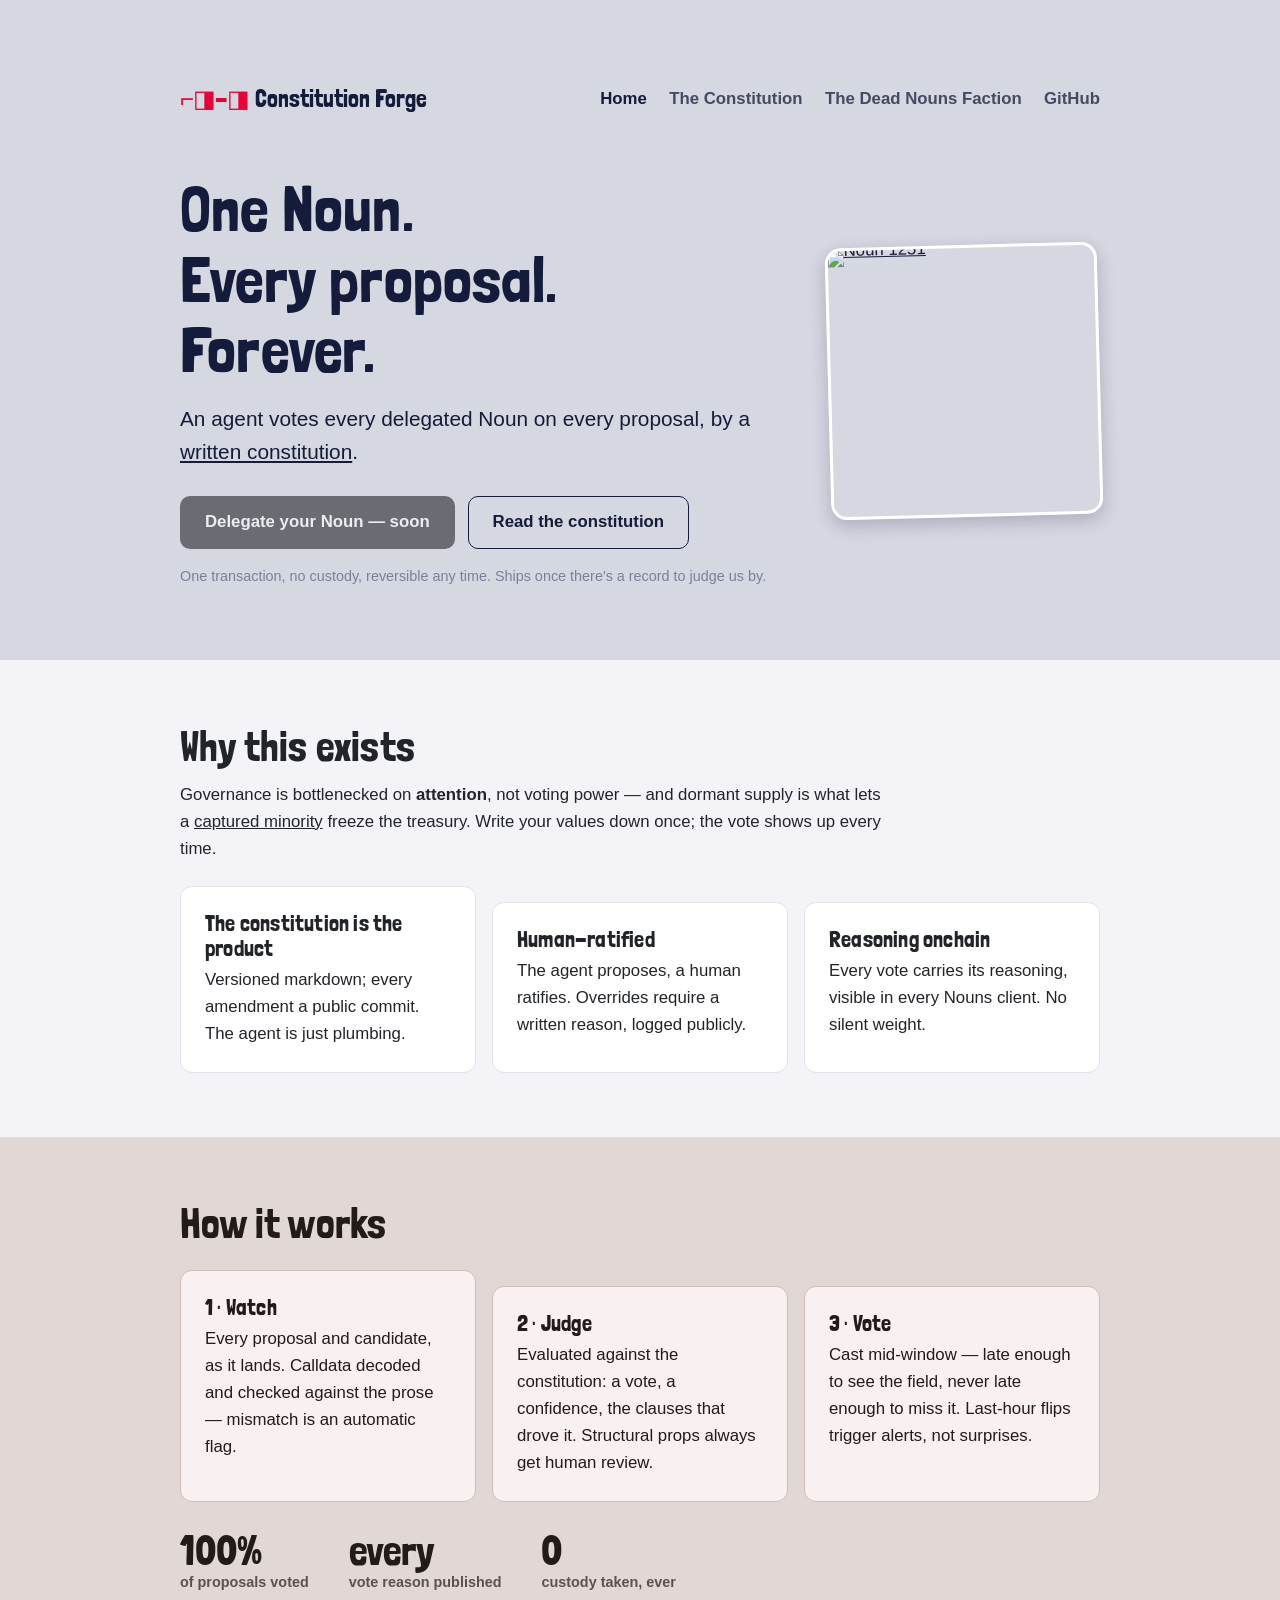
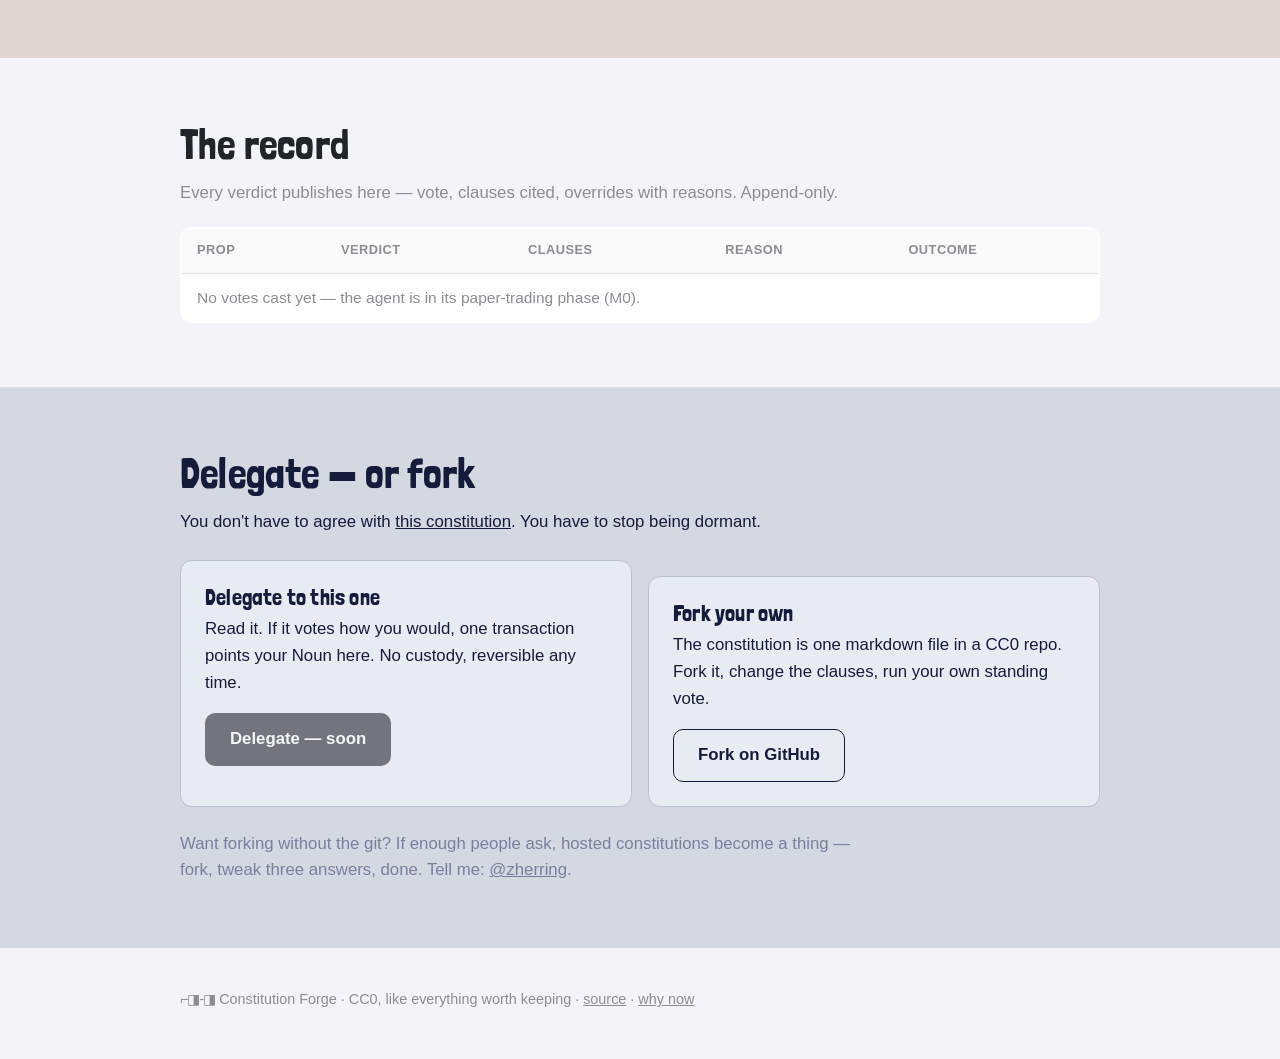
==== docs/index.html @ 401a7164 "Tiered evaluation (Sonnet condenser -> Opus judge) + tighter hero lede Long prose is crunched by cla" ====
<!doctype html>
<html lang="en">
<head>
  <meta charset="utf-8" />
  <meta name="viewport" content="width=device-width, initial-scale=1" />
  <title>Constitution Forge — a standing vote for Nouns</title>
  <meta name="description" content="A personal governance agent for Nouns DAO. One Noun, every proposal, forever — voting by a public, forkable constitution." />
  <link rel="preconnect" href="https://fonts.googleapis.com" />
  <link rel="preconnect" href="https://fonts.gstatic.com" crossorigin />
  <link href="https://fonts.googleapis.com/css2?family=Londrina+Solid:wght@300;400&display=swap" rel="stylesheet" />
  <link rel="stylesheet" href="style.css" />
</head>
<body>

  <div class="section cool" style="padding-bottom:0;">
    <div class="container">
      <nav class="nav">
        <a class="wordmark" href="index.html"><span class="noggles">⌐◨-◨</span>Constitution Forge</a>
        <ul>
          <li><a class="active" href="index.html">Home</a></li>
          <li><a href="constitution.html">The Constitution</a></li>
          <li><a href="faction.html">The Dead Nouns Faction</a></li>
          <li><a href="https://github.com/zherring/nounsbot">GitHub</a></li>
        </ul>
      </nav>
    </div>
  </div>

  <header class="section cool hero" style="padding-top:2.5rem;">
    <div class="container hero-flex">
      <div>
        <h1><span id="noun-count">One</span> <span id="noun-word">Noun.</span><br />Every proposal.<br />Forever.</h1>
        <p class="lede">
          An agent votes every delegated Noun on every proposal, by a
          <a href="constitution.html">written constitution</a>.
        </p>
        <div class="btn-row">
          <a class="btn btn-dark disabled" aria-disabled="true">Delegate your Noun — soon</a>
          <a class="btn btn-outline" href="constitution.html">Read the constitution</a>
        </div>
        <p class="muted" style="margin-top:1rem; font-size:0.9rem;">
          One transaction, no custody, reversible any time. Ships once there's a
          record to judge us by.
        </p>
      </div>
      <div id="noun-gallery" class="noun-gallery" aria-label="Nouns delegated to this constitution"></div>
    </div>
  </header>

  <section class="section">
    <div class="container">
      <h2>Why this exists</h2>
      <p class="narrow" style="max-width:44rem;">
        Governance is bottlenecked on <strong>attention</strong>, not voting power —
        and dormant supply is what lets a <a href="faction.html">captured minority</a>
        freeze the treasury. Write your values down once; the vote shows up every time.
      </p>
      <div class="card-grid">
        <div class="card">
          <h3>The constitution is the product</h3>
          <p>Versioned markdown; every amendment a public commit. The agent is just
          plumbing.</p>
        </div>
        <div class="card">
          <h3>Human-ratified</h3>
          <p>The agent proposes, a human ratifies. Overrides require a written
          reason, logged publicly.</p>
        </div>
        <div class="card">
          <h3>Reasoning onchain</h3>
          <p>Every vote carries its reasoning, visible in every Nouns client. No
          silent weight.</p>
        </div>
      </div>
    </div>
  </section>

  <section class="section warm">
    <div class="container">
      <h2>How it works</h2>
      <div class="card-grid">
        <div class="card">
          <h3>1 · Watch</h3>
          <p>Every proposal and candidate, as it lands. Calldata decoded and checked
          against the prose — mismatch is an automatic flag.</p>
        </div>
        <div class="card">
          <h3>2 · Judge</h3>
          <p>Evaluated against the constitution: a vote, a confidence, the clauses
          that drove it. Structural props always get human review.</p>
        </div>
        <div class="card">
          <h3>3 · Vote</h3>
          <p>Cast mid-window — late enough to see the field, never late enough to
          miss it. Last-hour flips trigger alerts, not surprises.</p>
        </div>
      </div>
      <div class="stat-row">
        <div class="stat"><div class="num">100%</div><div class="label">of proposals voted</div></div>
        <div class="stat"><div class="num">every</div><div class="label">vote reason published</div></div>
        <div class="stat"><div class="num">0</div><div class="label">custody taken, ever</div></div>
      </div>
    </div>
  </section>

  <section class="section">
    <div class="container">
      <h2>The record</h2>
      <p class="muted">Every verdict publishes here — vote, clauses cited, overrides
      with reasons. Append-only.</p>
      <div class="table-wrap">
        <table>
          <thead>
            <tr><th>Prop</th><th>Verdict</th><th>Clauses</th><th>Reason</th><th>Outcome</th></tr>
          </thead>
          <tbody>
            <tr>
              <td class="muted" colspan="5">No votes cast yet — the agent is in its paper-trading phase (M0).</td>
            </tr>
          </tbody>
        </table>
      </div>
    </div>
  </section>

  <section class="section cool">
    <div class="container">
      <h2>Delegate — or fork</h2>
      <p class="narrow" style="max-width:44rem;">You don't have to agree with
      <a href="constitution.html">this constitution</a>. You have to stop being dormant.</p>
      <div class="card-grid">
        <div class="card">
          <h3>Delegate to this one</h3>
          <p>Read it. If it votes how you would, one transaction points your Noun here.
          No custody, reversible any time.</p>
          <div class="btn-row" style="margin-top:1rem;">
            <a class="btn btn-dark disabled" aria-disabled="true">Delegate — soon</a>
          </div>
        </div>
        <div class="card">
          <h3>Fork your own</h3>
          <p>The constitution is one markdown file in a CC0 repo. Fork it, change the
          clauses, run your own standing vote.</p>
          <div class="btn-row" style="margin-top:1rem;">
            <a class="btn btn-outline" href="https://github.com/zherring/nounsbot">Fork on GitHub</a>
          </div>
        </div>
      </div>
      <p class="muted" style="margin-top:1.5rem; max-width:44rem;">
        Want forking without the git? If enough people ask, hosted constitutions become a
        thing — fork, tweak three answers, done. Tell me:
        <a href="https://twitter.com/zherring">@zherring</a>.
      </p>
    </div>
  </section>

  <footer>
    <div class="container">
      <p><span style="letter-spacing:-1px;">⌐◨-◨</span> Constitution Forge · CC0, like everything worth keeping ·
      <a href="https://github.com/zherring/nounsbot">source</a> ·
      <a href="faction.html">why now</a></p>
    </div>
  </footer>

  <script src="hero.js"></script>
</body>
</html>
---- docs/style.css ----
/* Constitution Forge — style tokens lifted from nouns.wtf bundled CSS */

:root {
  --cool-bg: #d5d7e1;
  --cool-accent: #e9ebf3;
  --cool-border: #bdc0cf;
  --cool-dark: #151c3b;
  --cool-light: #79809c;

  --warm-bg: #e1d7d5;
  --warm-accent: #f9f1f1;
  --warm-border: #cfbdba;
  --warm-dark: #221b1a;
  --warm-light: #8f7e7c;

  --gray-bg: #f4f4f8;
  --gray-border: #e2e3eb;
  --gray-dark: #14161b;
  --gray-light: #8c8d92;
  --gray-hover: #fafafb;

  --red: #e40536;
  --red-soft: rgba(214, 60, 94, 0.1);
  --green: #43b369;
  --green-soft: rgba(67, 179, 105, 0.1);
  --blue: #4965f0;
  --black: #212529;

  --radius: 12px;
  --font-heading: "Londrina Solid", "Arial Black", sans-serif;
  --font-body: "PT Root UI", -apple-system, BlinkMacSystemFont, "Segoe UI",
    Roboto, "Helvetica Neue", sans-serif;
}

* { box-sizing: border-box; margin: 0; padding: 0; }

html { scroll-behavior: smooth; }

body {
  font-family: var(--font-body);
  color: var(--black);
  background: var(--gray-bg);
  font-size: 1.05rem;
  line-height: 1.6;
  -webkit-font-smoothing: antialiased;
}

h1, h2, h3 {
  font-family: var(--font-heading);
  font-weight: 400;
  line-height: 1.1;
  letter-spacing: 0.2px;
}

h1 { font-size: clamp(2.6rem, 6vw, 4rem); }
h2 { font-size: clamp(1.9rem, 4vw, 2.6rem); margin-bottom: 0.75rem; }
h3 { font-size: 1.4rem; margin-bottom: 0.4rem; }

a { color: inherit; }
p + p { margin-top: 0.9rem; }

.container { max-width: 960px; margin: 0 auto; padding: 0 1.25rem; }
.narrow { max-width: 760px; }

/* ---- nav ---- */
.nav {
  display: flex;
  align-items: center;
  justify-content: space-between;
  padding: 1rem 0;
  gap: 1rem;
  flex-wrap: wrap;
}
.nav .wordmark {
  font-family: var(--font-heading);
  font-size: 1.5rem;
  text-decoration: none;
  white-space: nowrap;
}
.nav .noggles { letter-spacing: -1px; margin-right: 0.4rem; color: var(--red); }
.nav ul { display: flex; gap: 1.4rem; list-style: none; flex-wrap: wrap; }
.nav ul a {
  text-decoration: none;
  font-weight: 700;
  color: var(--cool-dark);
  opacity: 0.75;
}
.nav ul a:hover, .nav ul a.active { opacity: 1; }

/* ---- sections ---- */
.section { padding: 4rem 0; }
.section.cool { background: var(--cool-bg); color: var(--cool-dark); }
.section.warm { background: var(--warm-bg); color: var(--warm-dark); }
.section.cool .muted { color: var(--cool-light); }
.section.warm .muted { color: var(--warm-light); }
.muted { color: var(--gray-light); }

.hero { padding: 3.5rem 0 4.5rem; }
.hero .lede {
  font-size: 1.3rem;
  max-width: 40rem;
  margin-top: 1rem;
  font-weight: 500;
}

/* ---- hero gallery (delegated nouns) ---- */
.hero-flex {
  display: flex;
  align-items: center;
  gap: 2.5rem;
}
.hero-flex > div:first-child { flex: 1 1 24rem; min-width: 0; }
.noun-gallery {
  flex: 0 0 auto;
  display: none;
  align-items: center;
  gap: 1.1rem;
}
.noun-gallery.filled { display: flex; }

.noun-card {
  position: relative;
  display: block;
  line-height: 0;
  border-radius: 16px;
  transform: rotate(var(--rot, 0deg));
  transition: transform 0.15s ease;
  z-index: 1;
}
.noun-card img {
  width: 100%;
  height: 100%;
  image-rendering: pixelated;
  display: block;
  border-radius: 16px;
  border: 3px solid #fff;
  box-shadow: 0 6px 18px rgba(21, 28, 59, 0.22);
}
.noun-card.featured { width: 272px; height: 272px; }
.noun-card.side { width: 88px; height: 88px; margin: -6px 0; }
.noun-card:hover {
  z-index: 9;
  transform: rotate(0deg) translateY(-6px) scale(1.06);
}

.noun-side {
  display: flex;
  flex-direction: column;
  align-items: center;
}
.noun-more {
  font-family: var(--font-heading);
  font-size: 2rem;
  color: var(--cool-dark);
  margin-top: 0.4rem;
  line-height: 1;
  cursor: default;
}
/* hover label: "Noun 1251 — delegated by 0x…" */
.noun-card::after {
  content: attr(data-label);
  position: absolute;
  left: 50%;
  bottom: -0.6rem;
  transform: translate(-50%, 100%);
  background: var(--gray-dark);
  color: #fff;
  font-family: var(--font-body);
  font-size: 0.8rem;
  font-weight: 700;
  line-height: 1.3;
  padding: 0.35rem 0.7rem;
  border-radius: 8px;
  white-space: nowrap;
  opacity: 0;
  pointer-events: none;
  transition: opacity 0.12s ease;
}
.noun-card:hover::after { opacity: 1; }

@media (max-width: 720px) {
  .hero-flex { flex-direction: column; align-items: flex-start; }
  .noun-gallery { align-self: center; transform: scale(0.72); transform-origin: top center; margin: -1rem 0 -2.5rem; }
}

/* ---- buttons ---- */
.btn {
  display: inline-block;
  font-family: var(--font-body);
  font-weight: 700;
  font-size: 1.05rem;
  padding: 0.75rem 1.5rem;
  border-radius: 10px;
  border: 1px solid transparent;
  text-decoration: none;
  cursor: pointer;
  transition: transform 0.05s ease;
}
.btn:active { transform: translateY(1px); }
.btn-dark { background: var(--gray-dark); color: #fff; }
.btn-dark:hover { background: #000; }
.btn-outline {
  background: transparent;
  border-color: currentColor;
}
.btn[disabled], .btn.disabled {
  opacity: 0.55;
  cursor: not-allowed;
  pointer-events: none;
}
.btn-row { display: flex; gap: 0.8rem; margin-top: 1.75rem; flex-wrap: nowrap; align-items: center; }
.btn { white-space: nowrap; }
@media (max-width: 560px) {
  .btn-row { flex-wrap: wrap; }
}

/* ---- cards ---- */
.card {
  background: #fff;
  border: 1px solid var(--gray-border);
  border-radius: var(--radius);
  padding: 1.5rem;
}
.card + .card { margin-top: 1rem; }
.card-grid {
  display: grid;
  grid-template-columns: repeat(auto-fit, minmax(250px, 1fr));
  gap: 1rem;
  margin-top: 1.5rem;
}

.section.cool .card { background: var(--cool-accent); border-color: var(--cool-border); }
.section.warm .card { background: var(--warm-accent); border-color: var(--warm-border); }

/* ---- pills / tags ---- */
.pill {
  display: inline-block;
  font-size: 0.8rem;
  font-weight: 700;
  padding: 0.2rem 0.7rem;
  border-radius: 999px;
  text-transform: uppercase;
  letter-spacing: 0.5px;
}
.pill-for { background: var(--green-soft); color: var(--green); }
.pill-against { background: var(--red-soft); color: var(--red); }
.pill-flag { background: var(--cool-accent); color: var(--cool-dark); border: 1px solid var(--cool-border); }

/* ---- constitution articles ---- */
.article { margin-top: 2.5rem; }
.article h3 { display: flex; align-items: baseline; gap: 0.6rem; }
.article .clause-id {
  font-family: var(--font-body);
  font-weight: 700;
  font-size: 0.85rem;
  color: var(--gray-light);
}
.article ol { padding-left: 1.4rem; margin-top: 0.6rem; }
.article ol li { margin-top: 0.55rem; }
.param {
  background: var(--cool-accent);
  border: 1px dashed var(--cool-border);
  border-radius: 6px;
  padding: 0 0.35rem;
  font-weight: 700;
  white-space: nowrap;
}

/* ---- tables ---- */
.table-wrap { overflow-x: auto; margin-top: 1.25rem; }
table {
  width: 100%;
  border-collapse: collapse;
  background: #fff;
  border: 1px solid var(--gray-border);
  border-radius: var(--radius);
  overflow: hidden;
  font-size: 0.97rem;
}
th, td {
  text-align: left;
  padding: 0.75rem 1rem;
  border-bottom: 1px solid var(--gray-border);
  vertical-align: top;
}
th {
  font-size: 0.8rem;
  text-transform: uppercase;
  letter-spacing: 0.5px;
  color: var(--gray-light);
  background: var(--gray-hover);
}
tr:last-child td { border-bottom: none; }

/* ---- timeline ---- */
.timeline { list-style: none; margin-top: 1.5rem; }
.timeline li {
  position: relative;
  padding: 0 0 1.5rem 1.75rem;
  border-left: 2px solid var(--warm-border);
  margin-left: 0.5rem;
}
.timeline li:last-child { padding-bottom: 0; }
.timeline li::before {
  content: "";
  position: absolute;
  left: -7px;
  top: 0.35rem;
  width: 12px;
  height: 12px;
  border-radius: 50%;
  background: var(--red);
}
.timeline .when {
  font-weight: 700;
  font-size: 0.85rem;
  text-transform: uppercase;
  letter-spacing: 0.5px;
  color: var(--warm-light);
}

/* ---- big stat ---- */
.stat-row { display: flex; gap: 2.5rem; flex-wrap: wrap; margin-top: 1.75rem; }
.stat .num {
  font-family: var(--font-heading);
  font-size: 2.6rem;
  line-height: 1;
}
.stat .label { font-size: 0.9rem; font-weight: 700; opacity: 0.7; }

/* ---- footer ---- */
footer {
  padding: 2.5rem 0 3rem;
  color: var(--gray-light);
  font-size: 0.9rem;
}
footer a { color: var(--gray-light); }

@media (max-width: 640px) {
  .section { padding: 2.75rem 0; }
  .hero { padding: 2.5rem 0 3rem; }
}
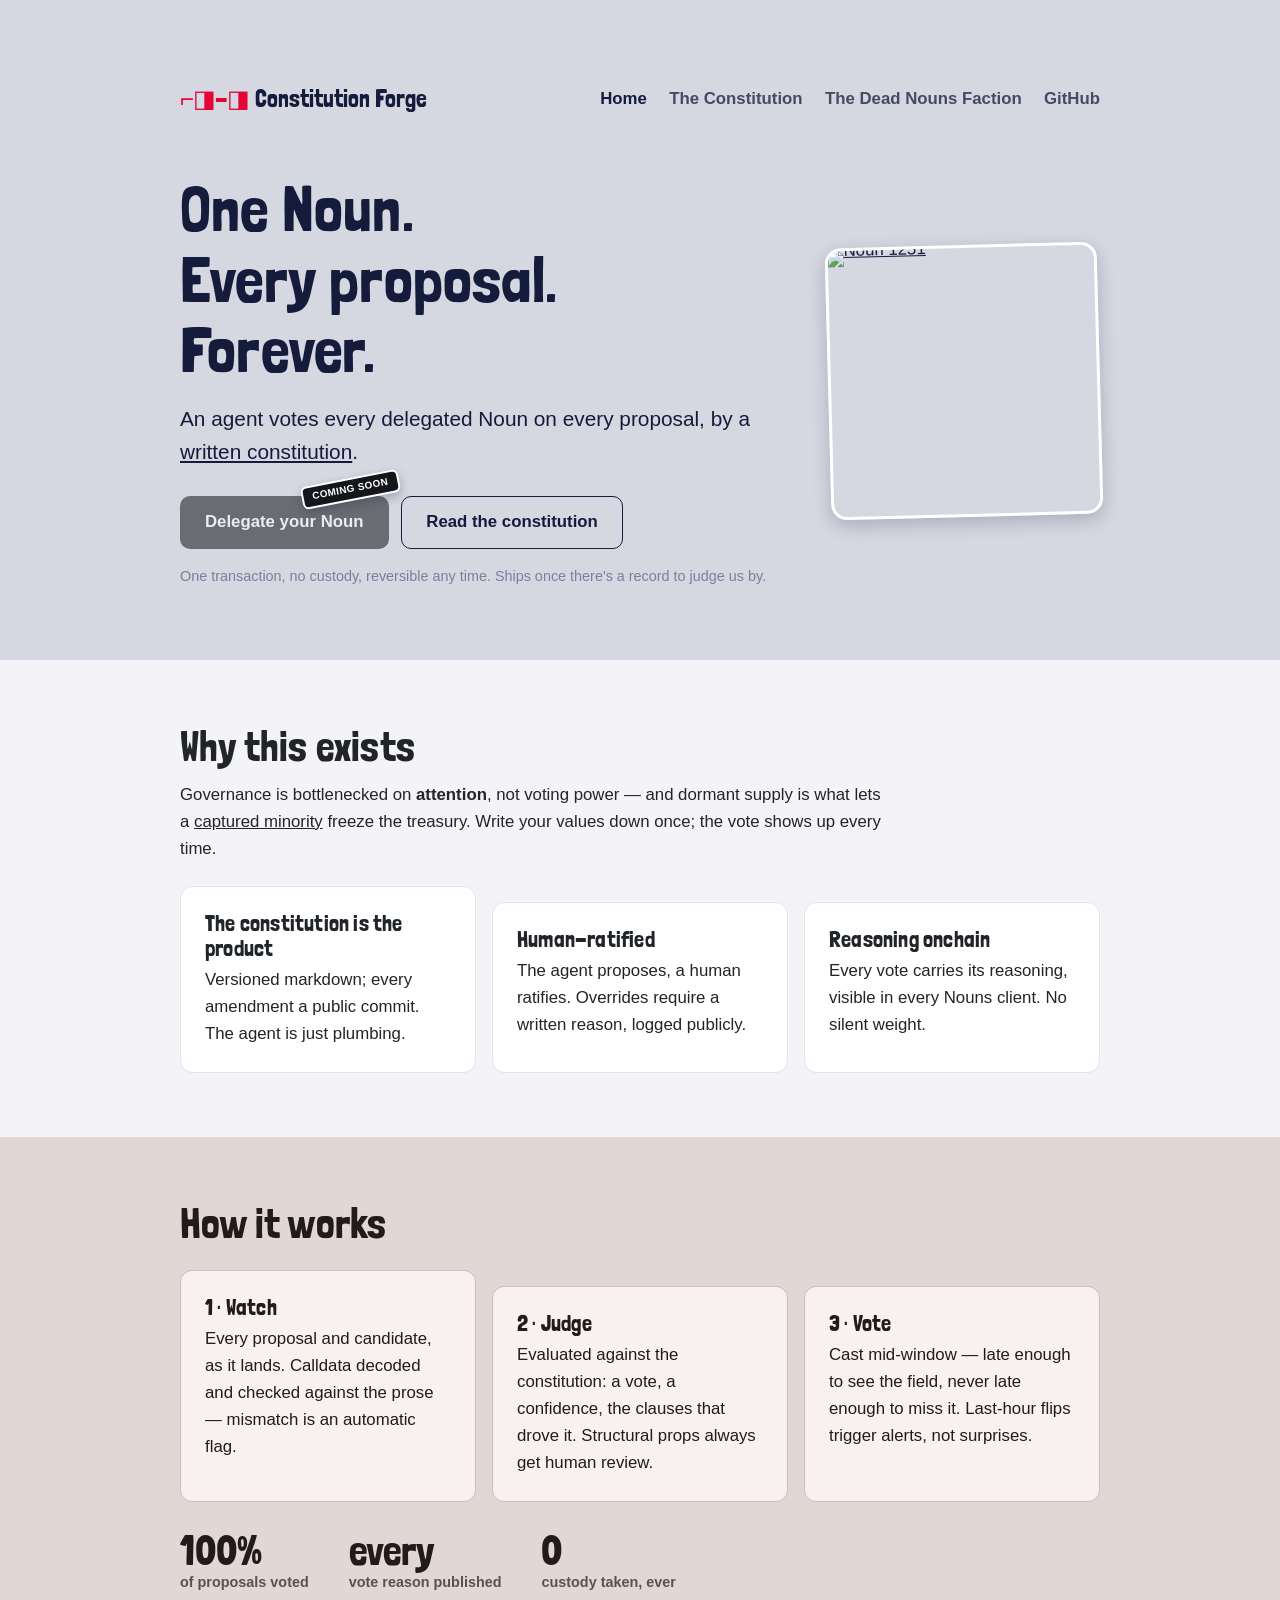
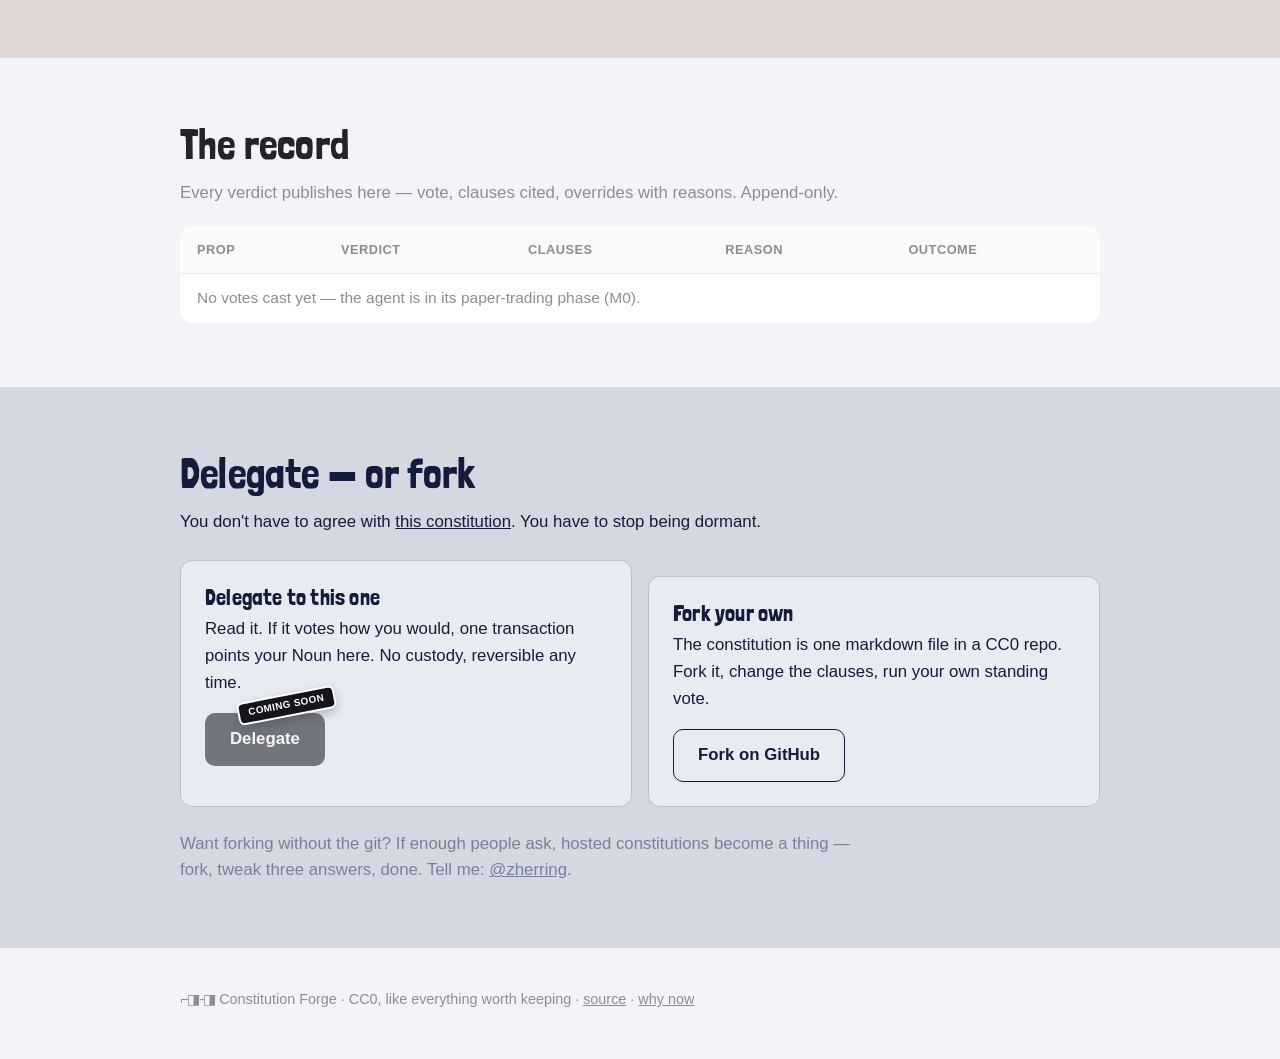
==== commit 08f24226: "Hero: pasted-sticker "Coming soon" badge on Delegate buttons Replaces the inline "— soon" text with " ====
--- a/docs/index.html
+++ b/docs/index.html
@@ -35,7 +35,10 @@
           <a href="constitution.html">written constitution</a>.
         </p>
         <div class="btn-row">
-          <a class="btn btn-dark disabled" aria-disabled="true">Delegate your Noun — soon</a>
+          <span class="btn-badge-wrap">
+            <a class="btn btn-dark disabled" aria-disabled="true">Delegate your Noun</a>
+            <span class="soon-badge">Coming soon</span>
+          </span>
           <a class="btn btn-outline" href="constitution.html">Read the constitution</a>
         </div>
         <p class="muted" style="margin-top:1rem; font-size:0.9rem;">
@@ -134,7 +137,10 @@
           <p>Read it. If it votes how you would, one transaction points your Noun here.
           No custody, reversible any time.</p>
           <div class="btn-row" style="margin-top:1rem;">
-            <a class="btn btn-dark disabled" aria-disabled="true">Delegate — soon</a>
+            <span class="btn-badge-wrap">
+              <a class="btn btn-dark disabled" aria-disabled="true">Delegate</a>
+              <span class="soon-badge">Coming soon</span>
+            </span>
           </div>
         </div>
         <div class="card">
--- a/docs/style.css
+++ b/docs/style.css
@@ -212,6 +212,29 @@
 .btn { white-space: nowrap; }
 @media (max-width: 560px) {
   .btn-row { flex-wrap: wrap; }
+}
+
+.btn-badge-wrap { position: relative; display: inline-block; }
+.soon-badge {
+  position: absolute;
+  top: -1.15rem;
+  right: -0.7rem;
+  background: var(--gray-dark);
+  color: #fff;
+  font-family: var(--font-body);
+  font-weight: 700;
+  font-size: 0.62rem;
+  text-transform: uppercase;
+  letter-spacing: 0.4px;
+  line-height: 1;
+  padding: 0.28rem 0.55rem;
+  border-radius: 6px;
+  border: 2px solid #fff;
+  box-shadow: 0 4px 10px rgba(21, 28, 59, 0.25);
+  transform: rotate(-11deg);
+  pointer-events: none;
+  z-index: 2;
+  white-space: nowrap;
 }
 
 /* ---- cards ---- */
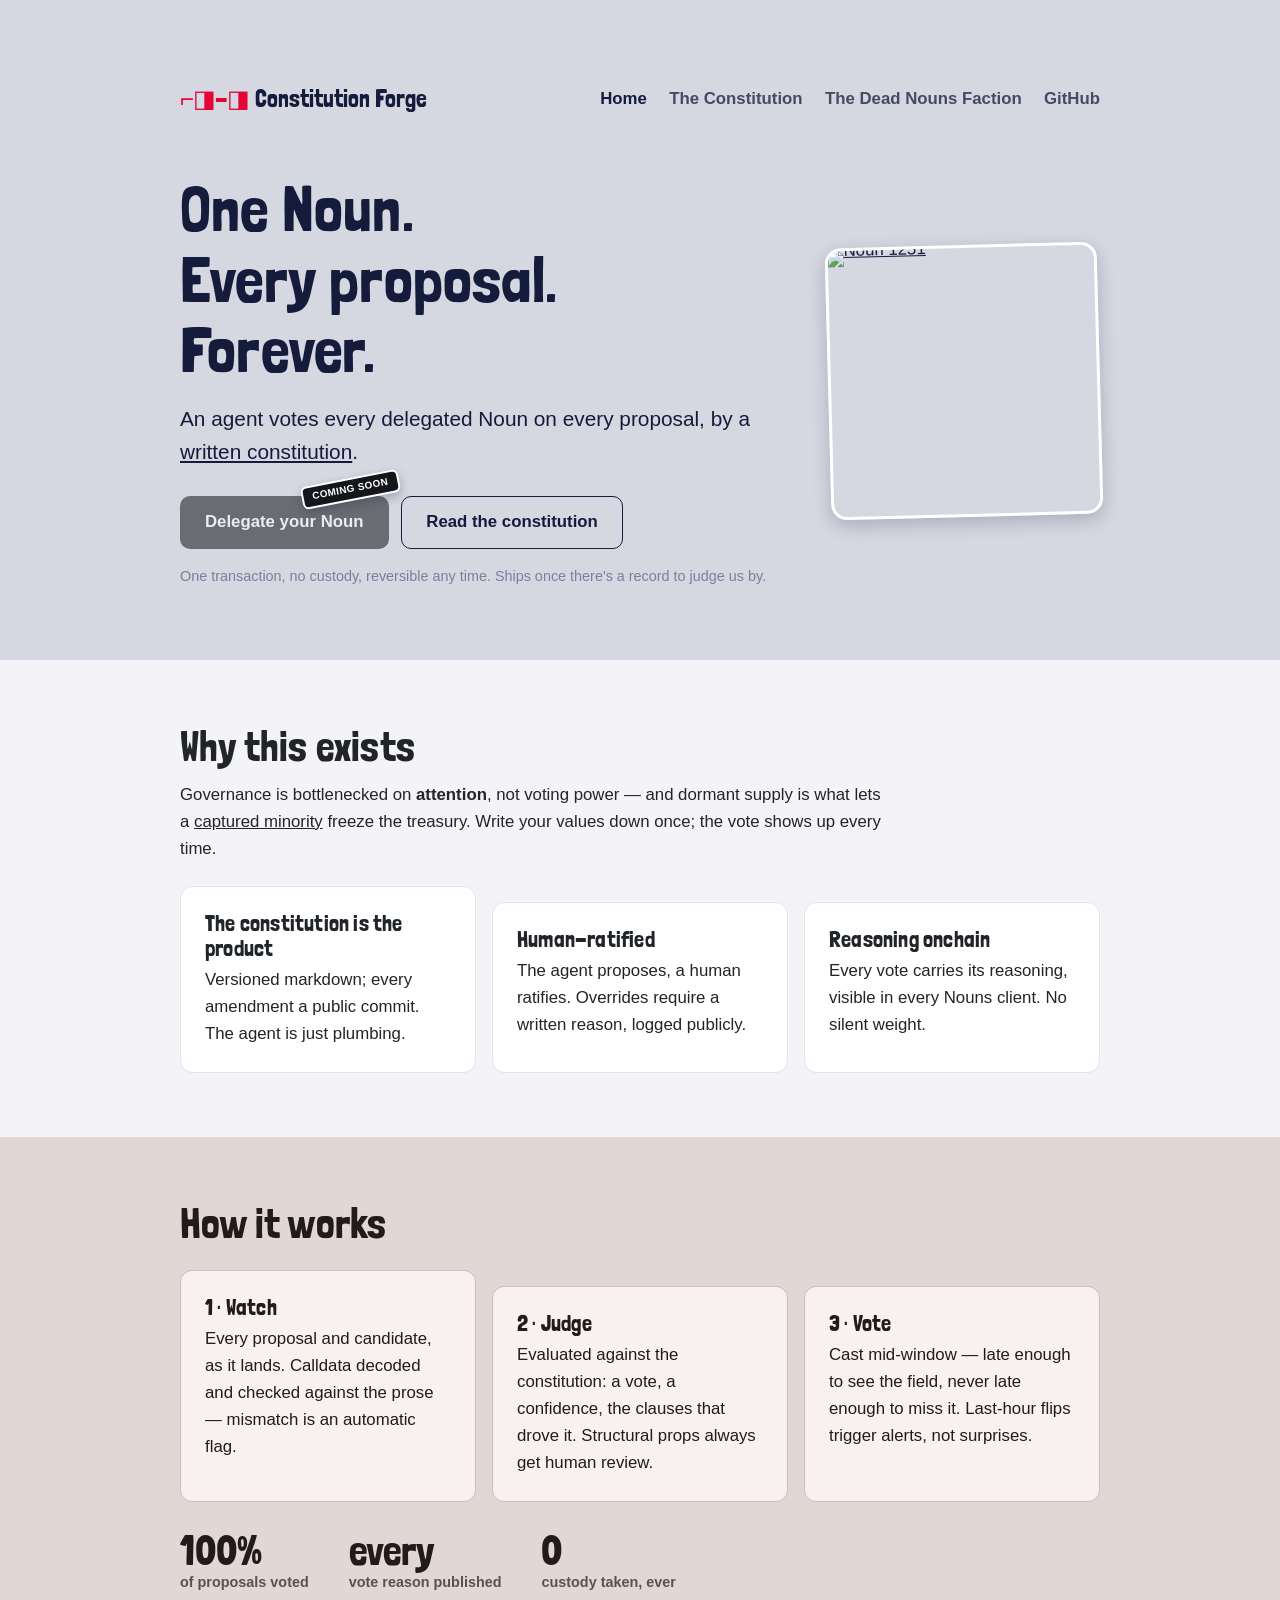
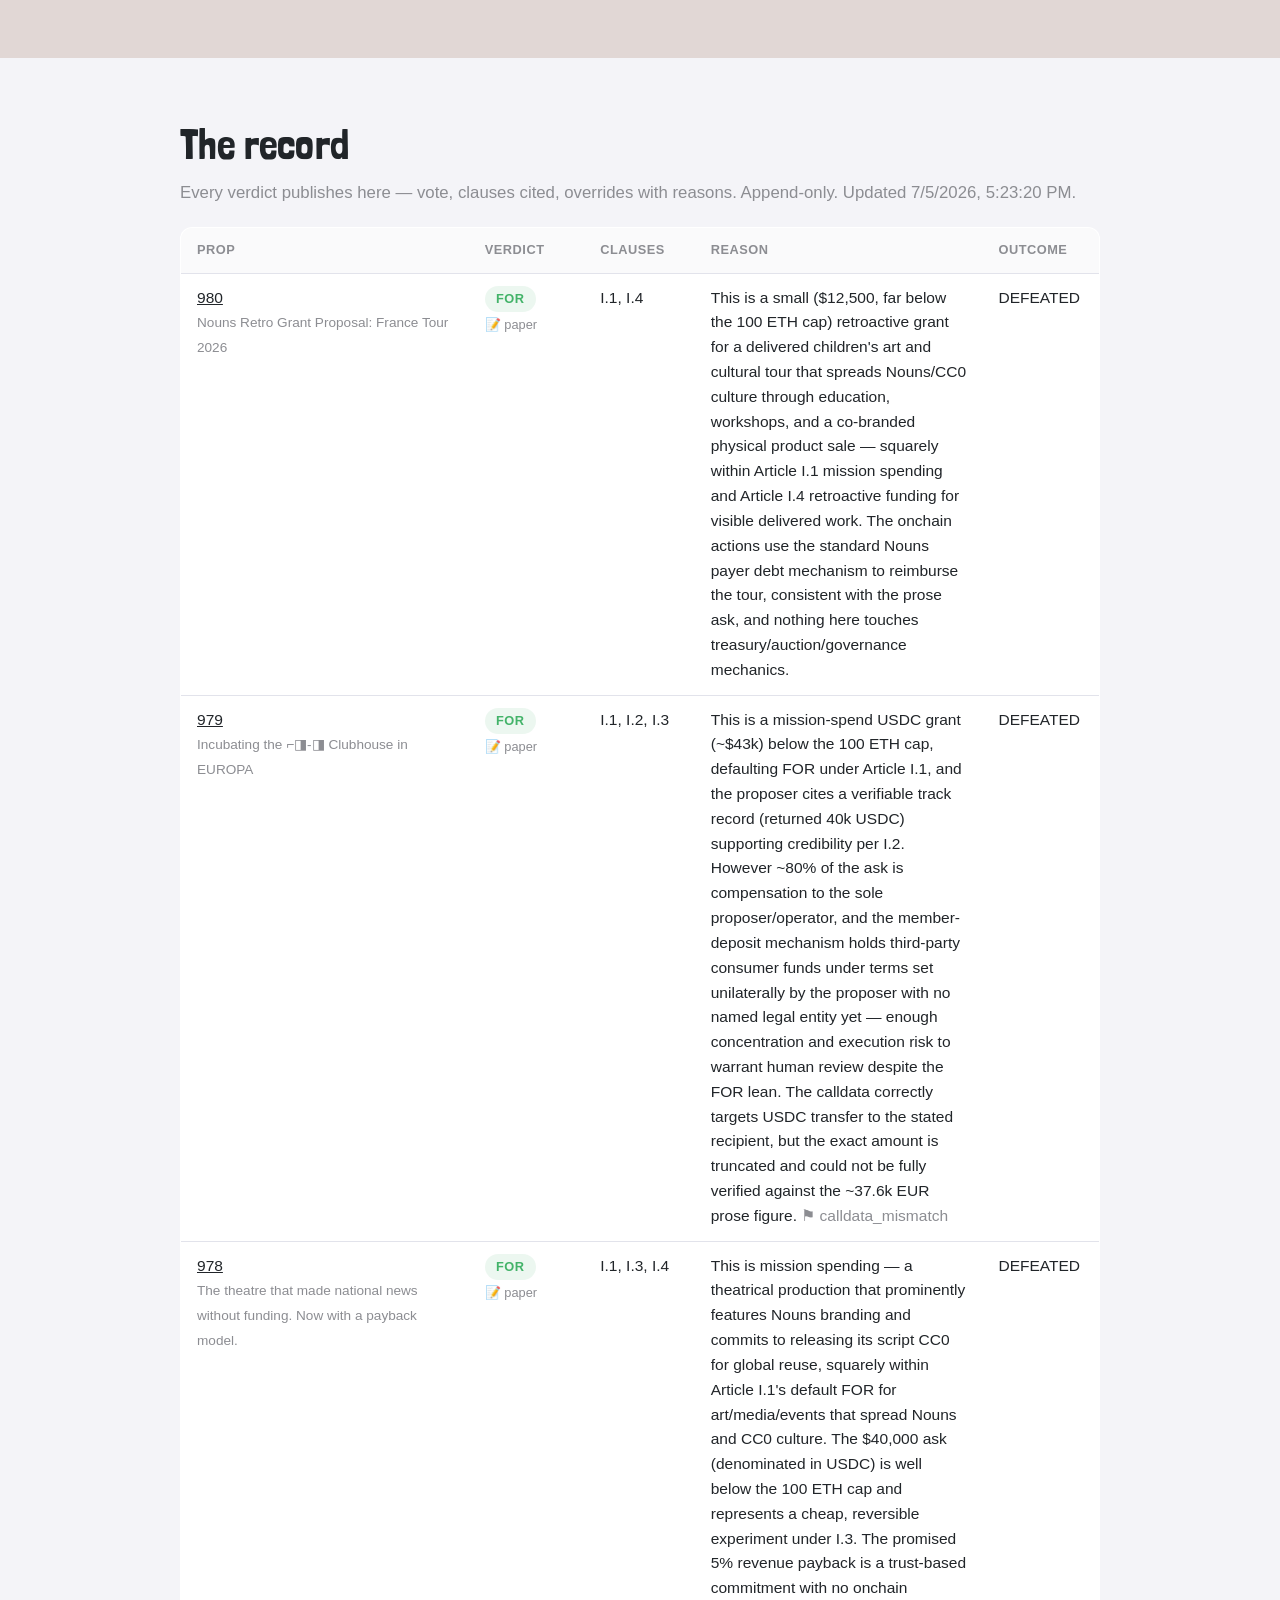
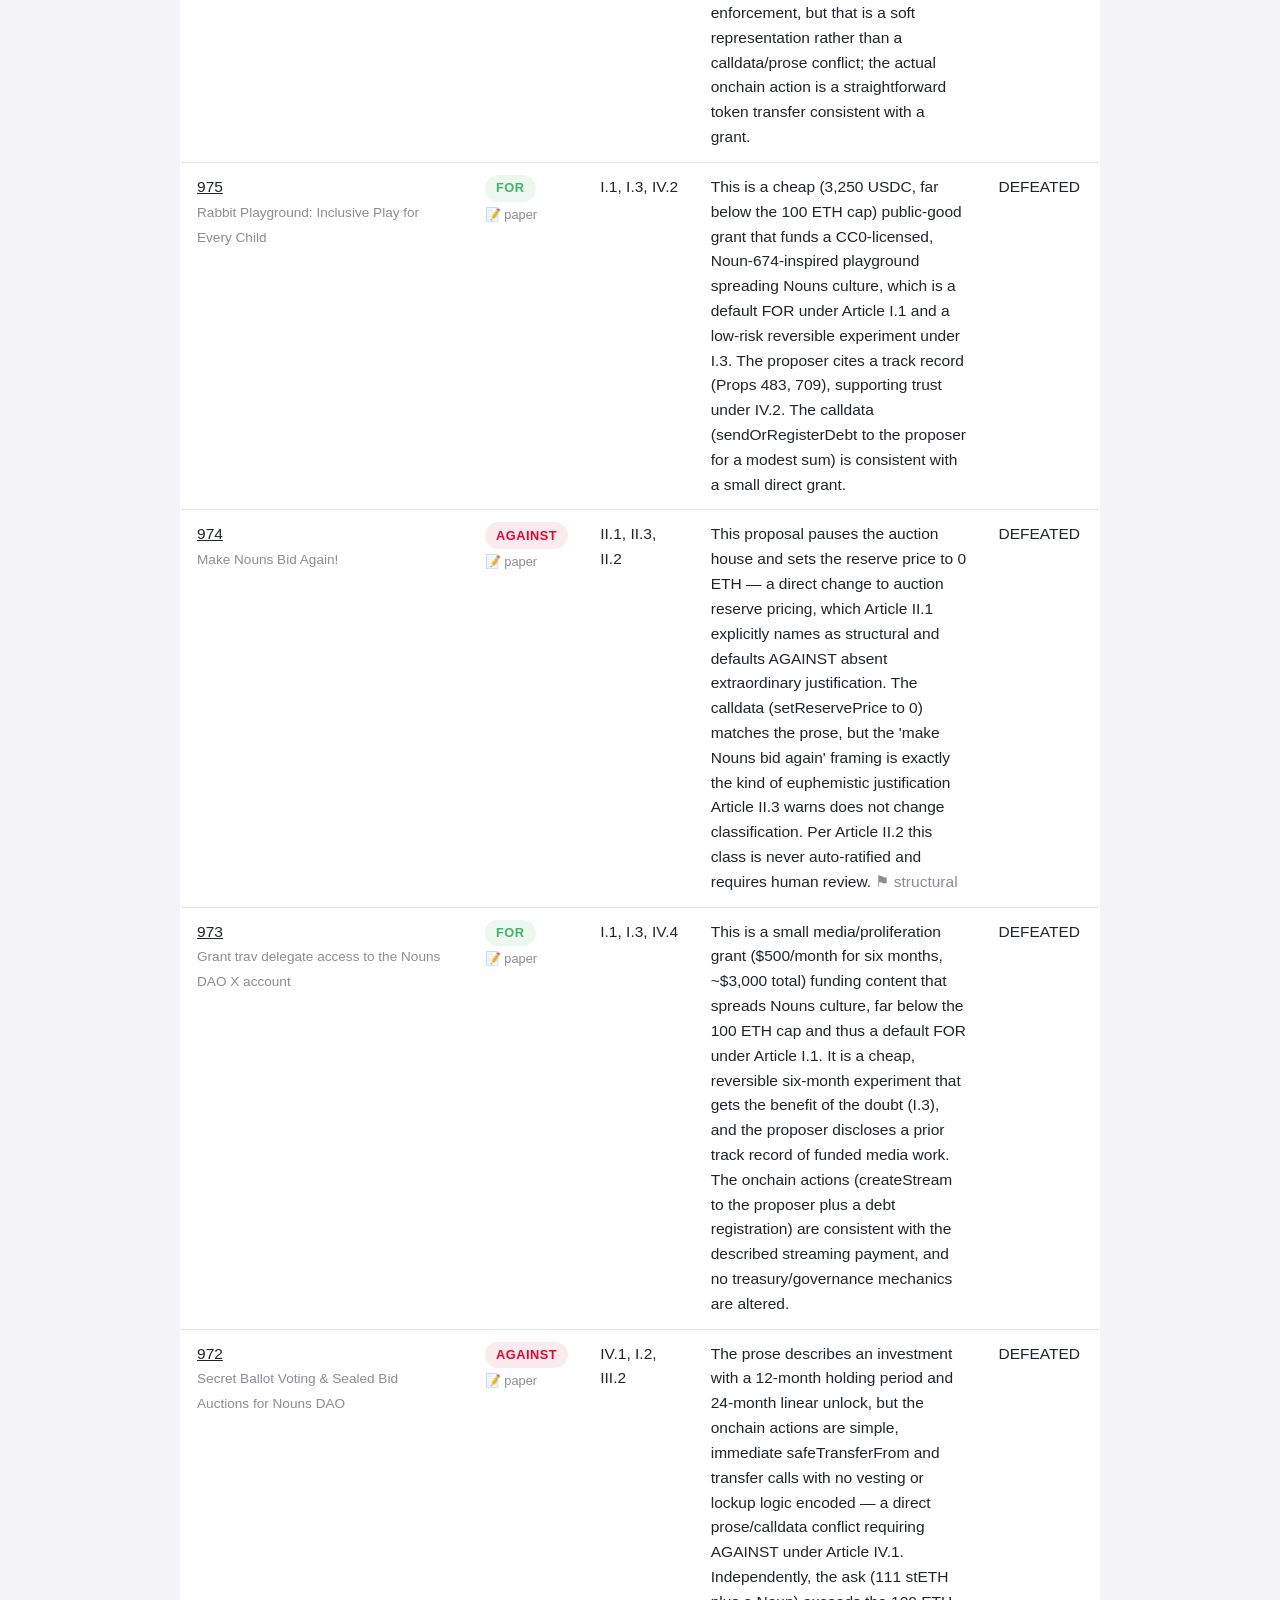
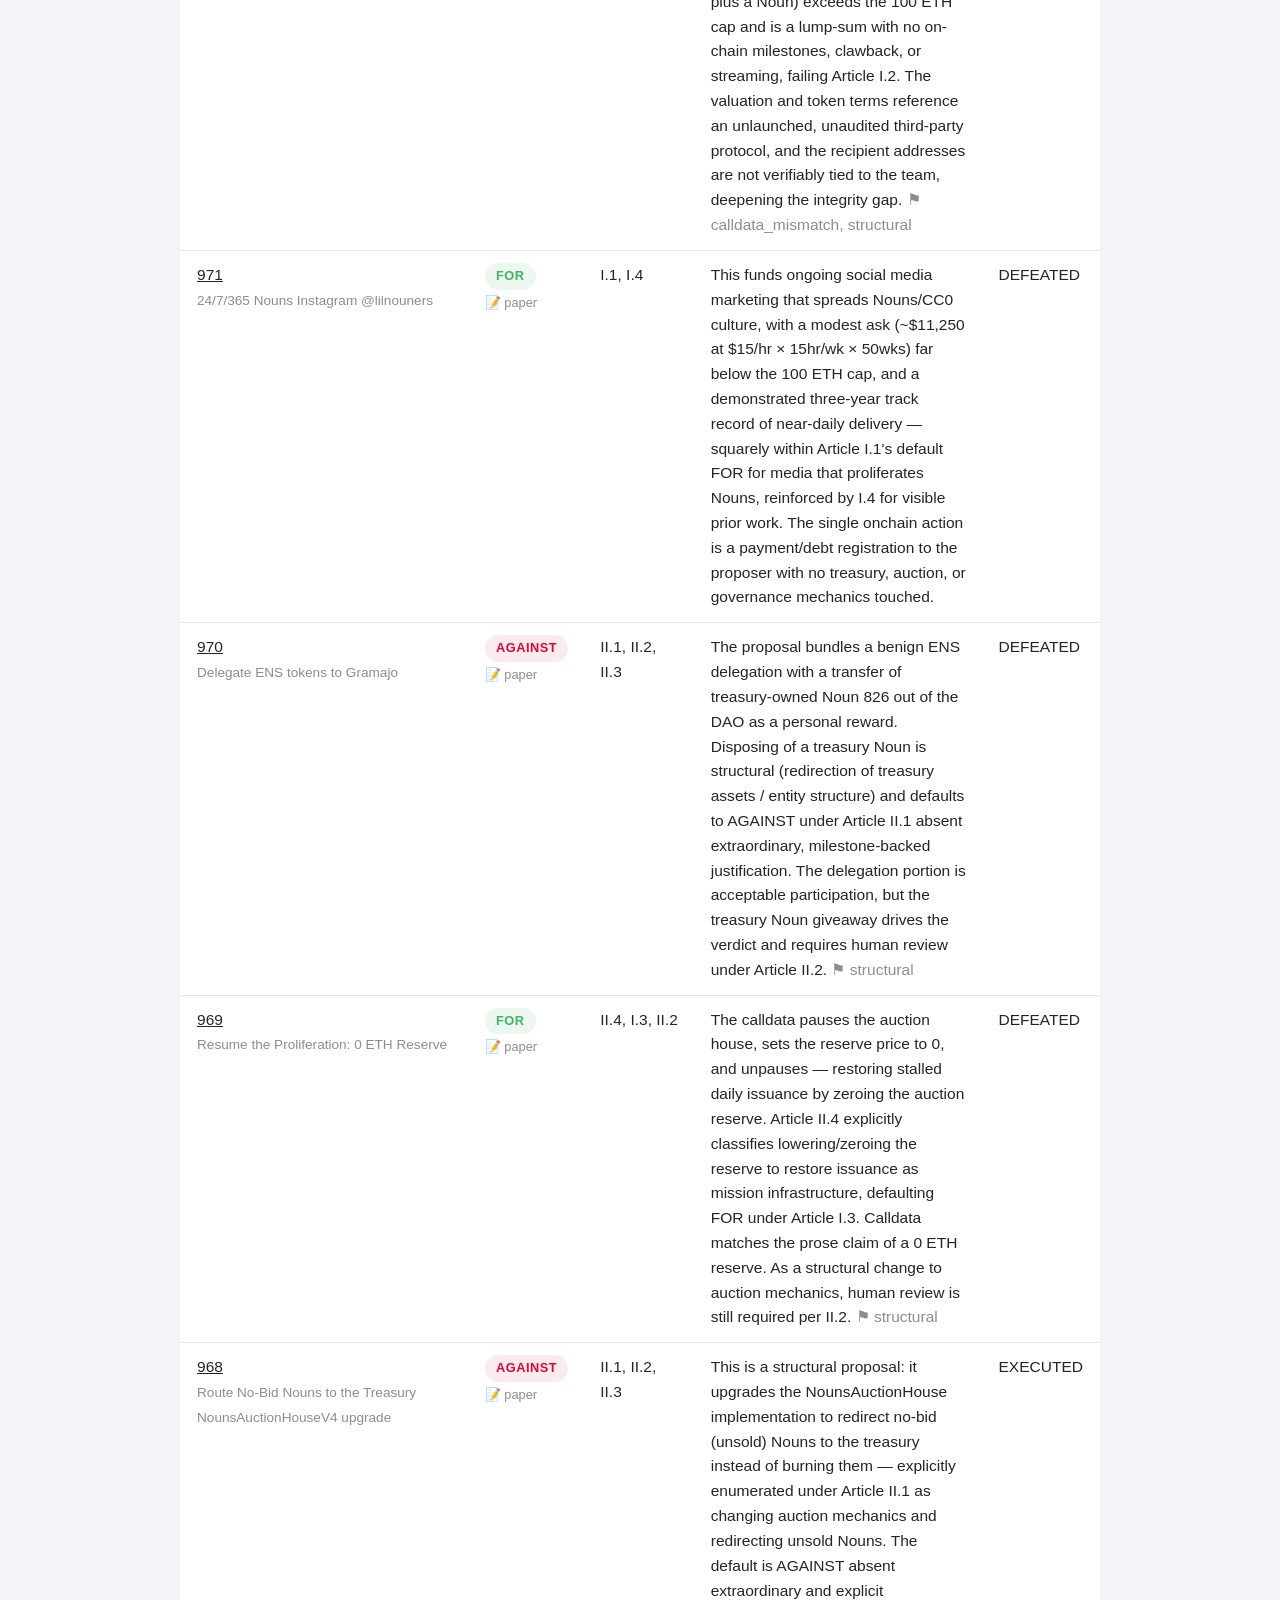
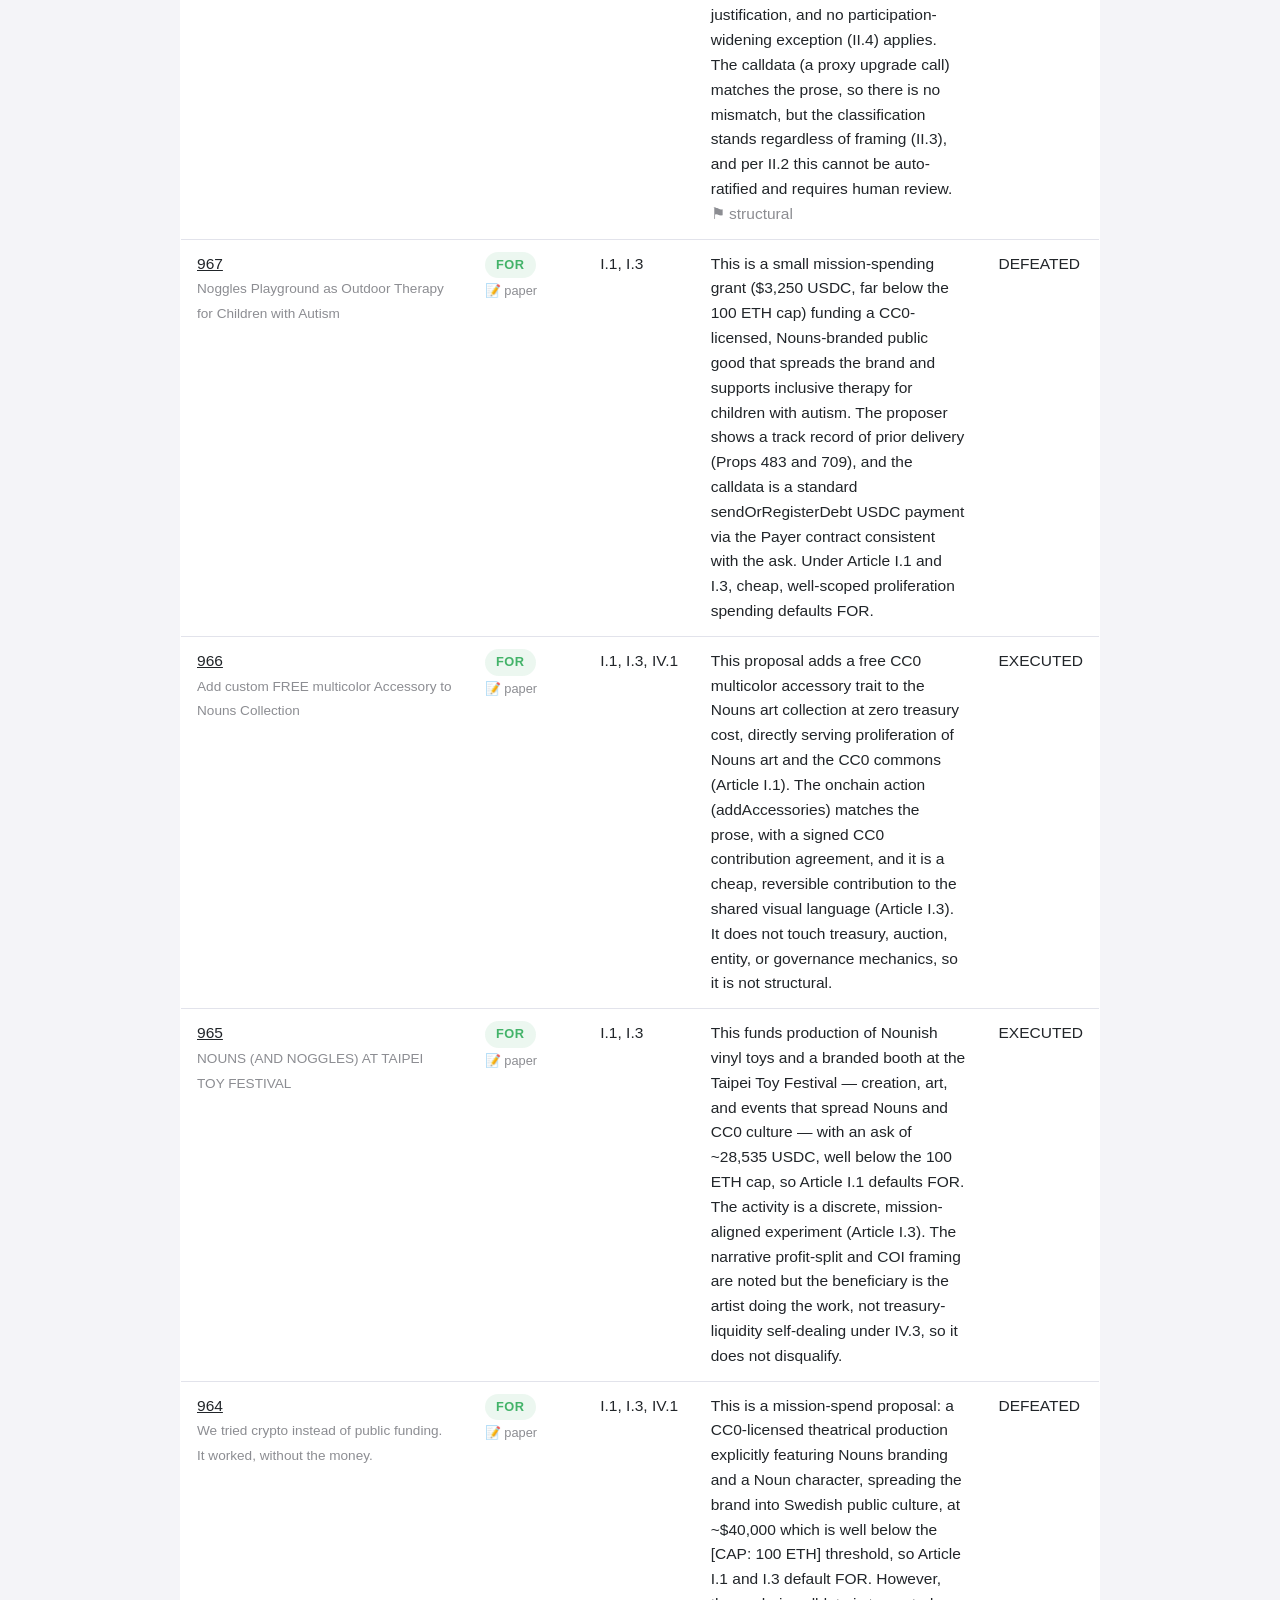
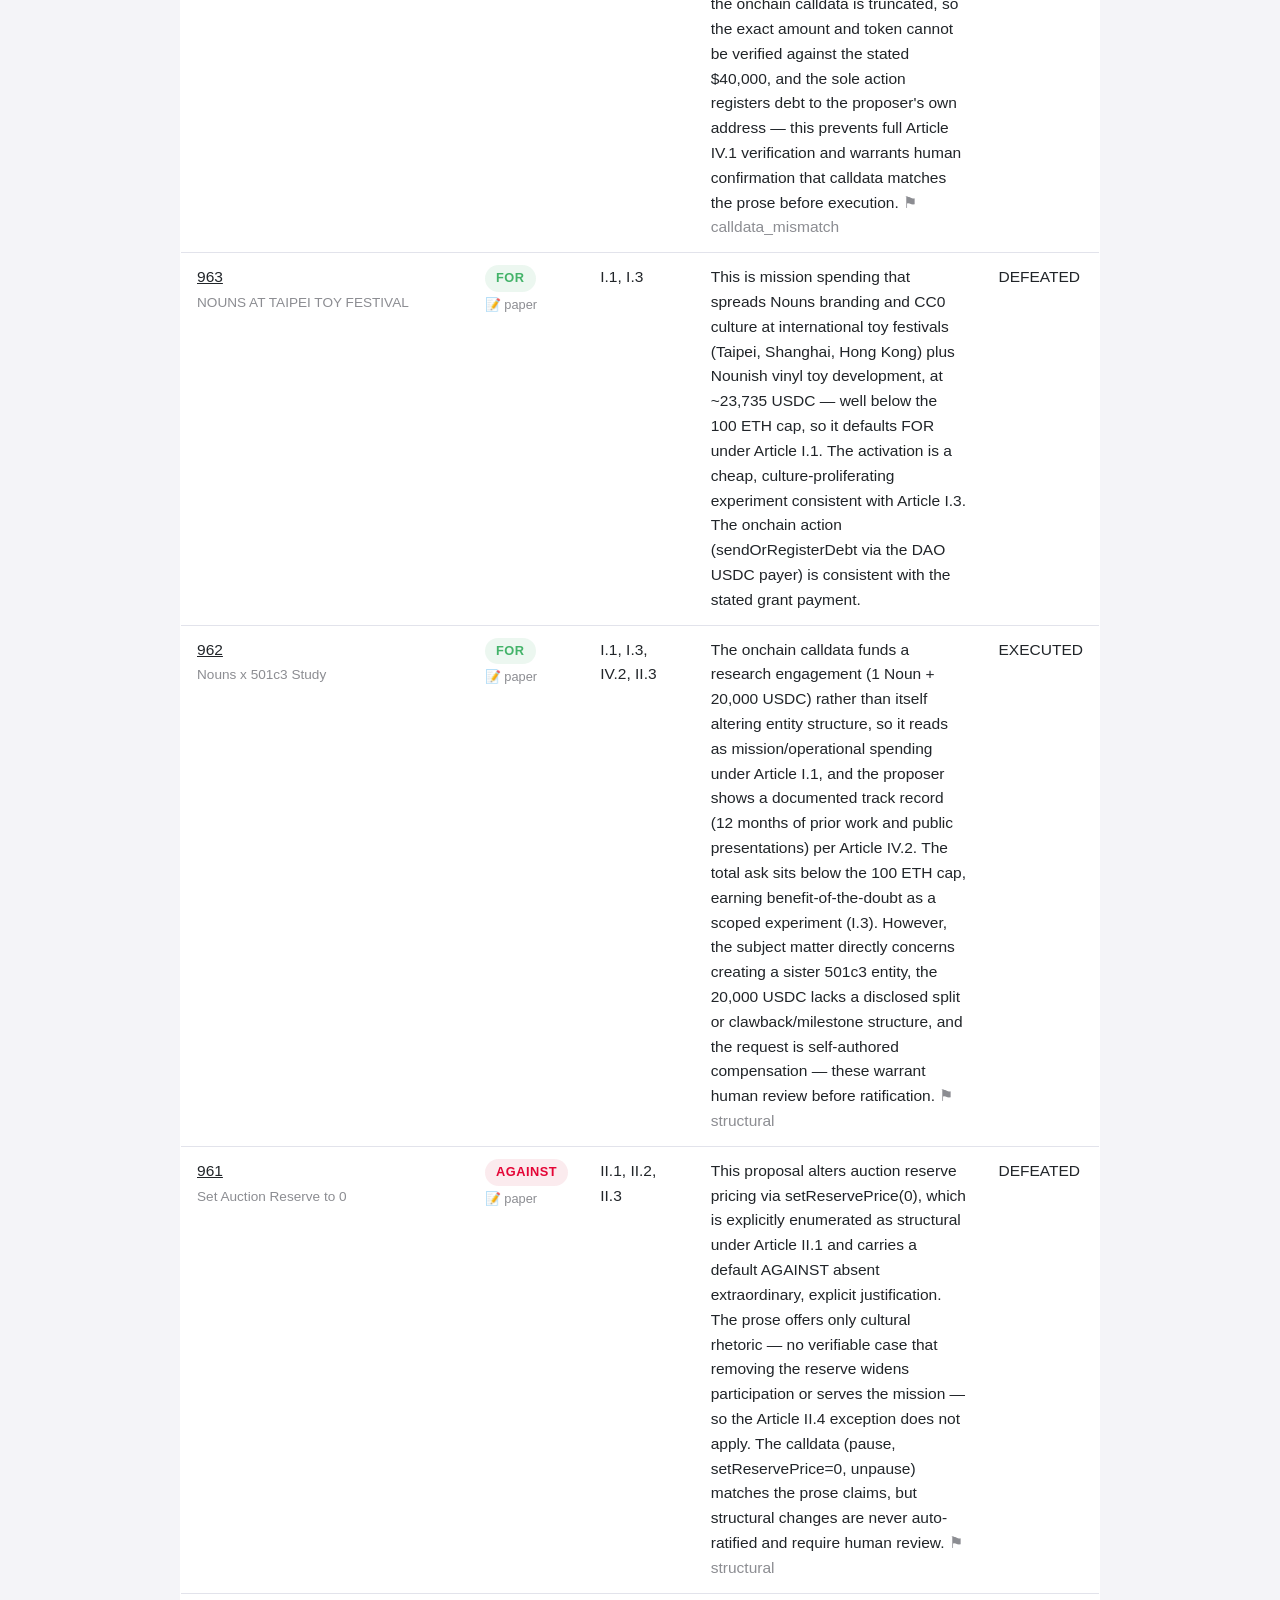
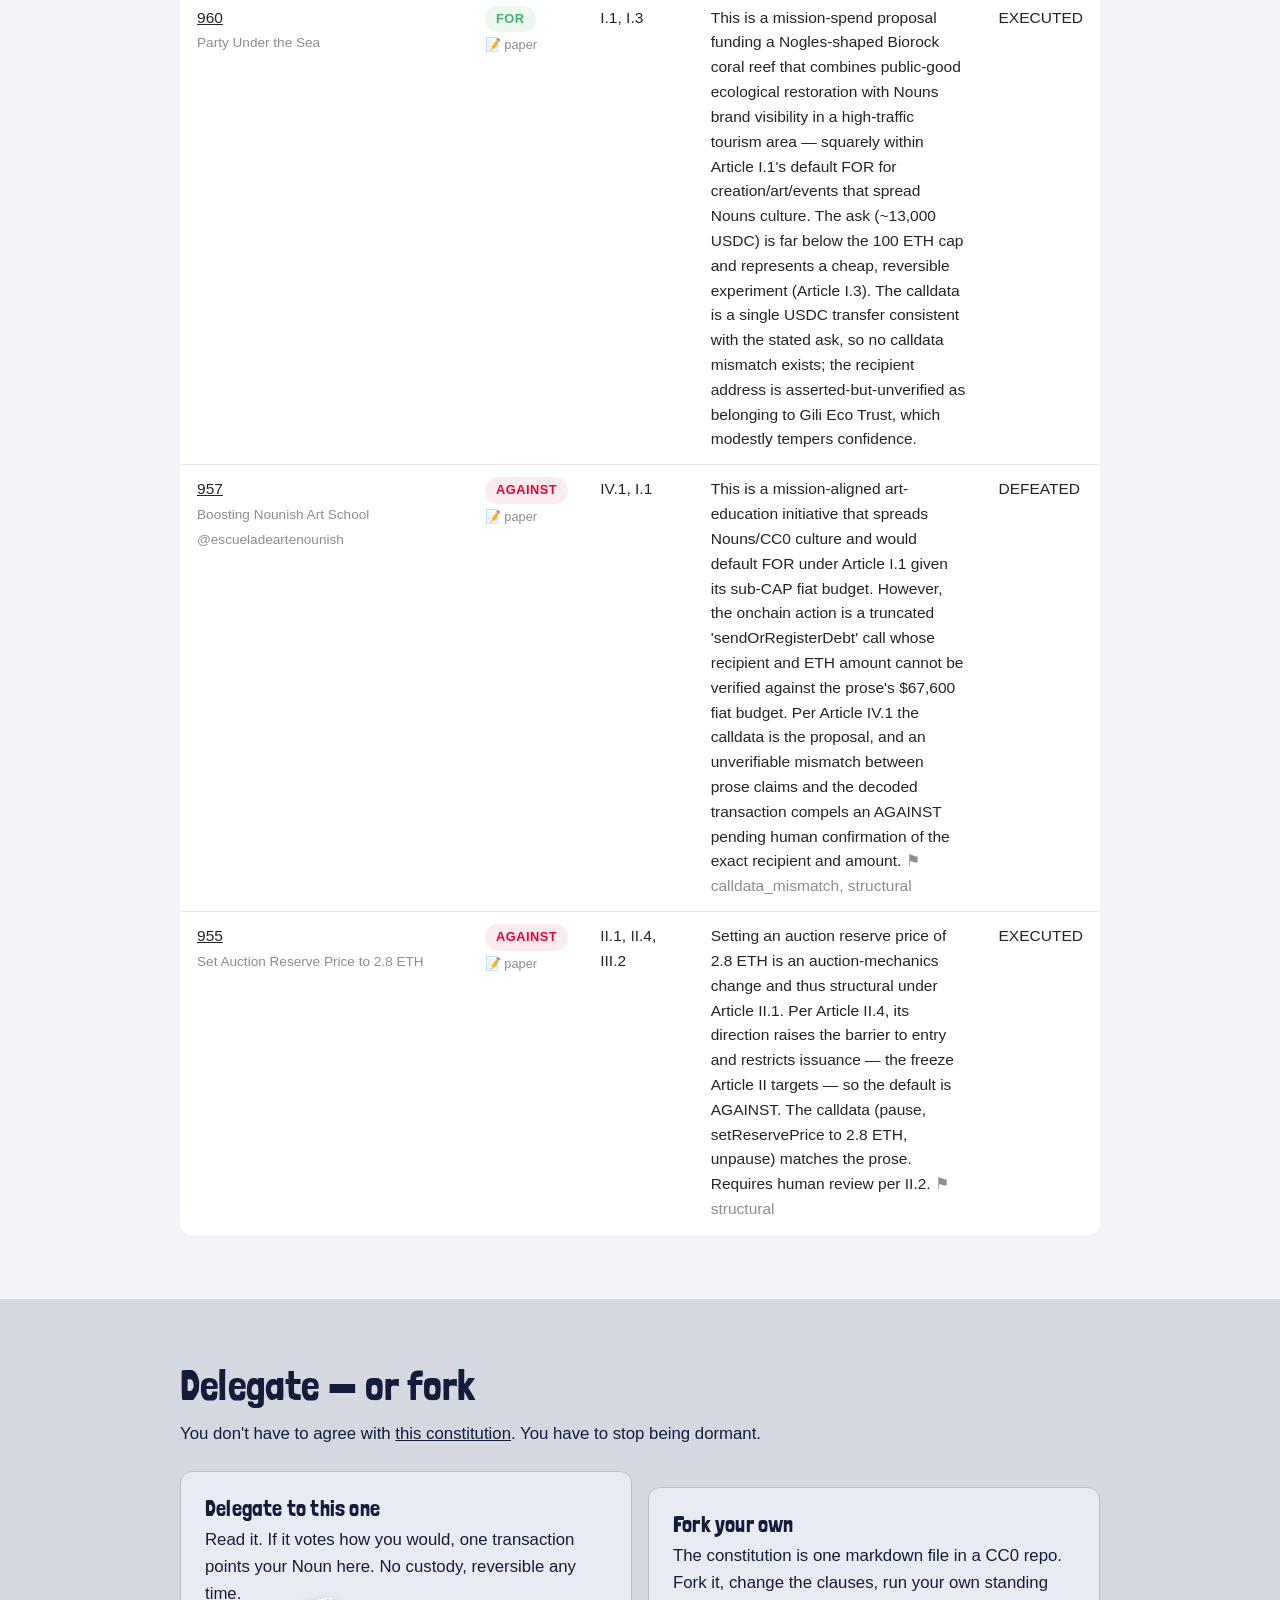
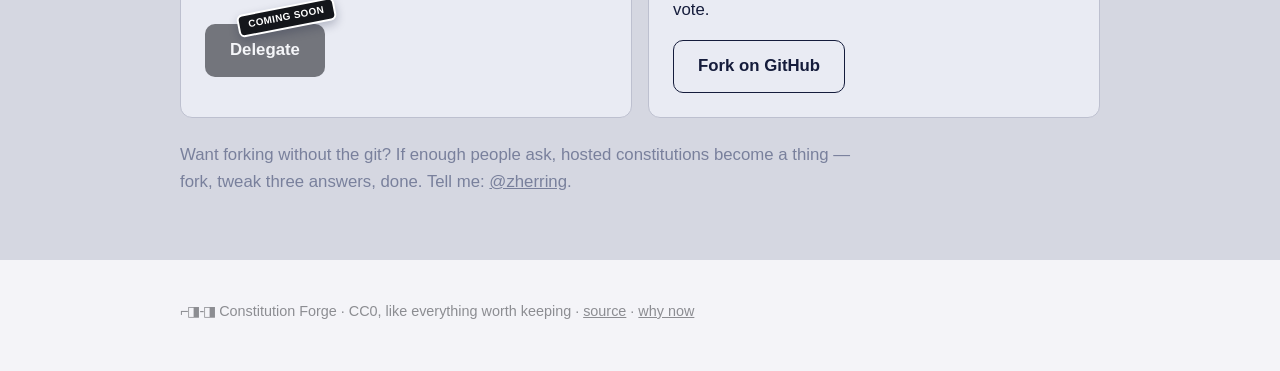
==== commit ee51ae17: "Record publisher: bot commits verdicts.json, site renders it client-side Railway needs GIT_PUSH_TOKE" ====
--- a/docs/index.html
+++ b/docs/index.html
@@ -109,16 +109,16 @@
   <section class="section">
     <div class="container">
       <h2>The record</h2>
-      <p class="muted">Every verdict publishes here — vote, clauses cited, overrides
+      <p class="muted" id="record-note">Every verdict publishes here — vote, clauses cited, overrides
       with reasons. Append-only.</p>
       <div class="table-wrap">
         <table>
           <thead>
             <tr><th>Prop</th><th>Verdict</th><th>Clauses</th><th>Reason</th><th>Outcome</th></tr>
           </thead>
-          <tbody>
+          <tbody id="record-body">
             <tr>
-              <td class="muted" colspan="5">No votes cast yet — the agent is in its paper-trading phase (M0).</td>
+              <td class="muted" colspan="5">No verdicts yet — the agent is warming up.</td>
             </tr>
           </tbody>
         </table>
@@ -169,5 +169,6 @@
   </footer>
 
   <script src="hero.js"></script>
+  <script src="record.js"></script>
 </body>
 </html>
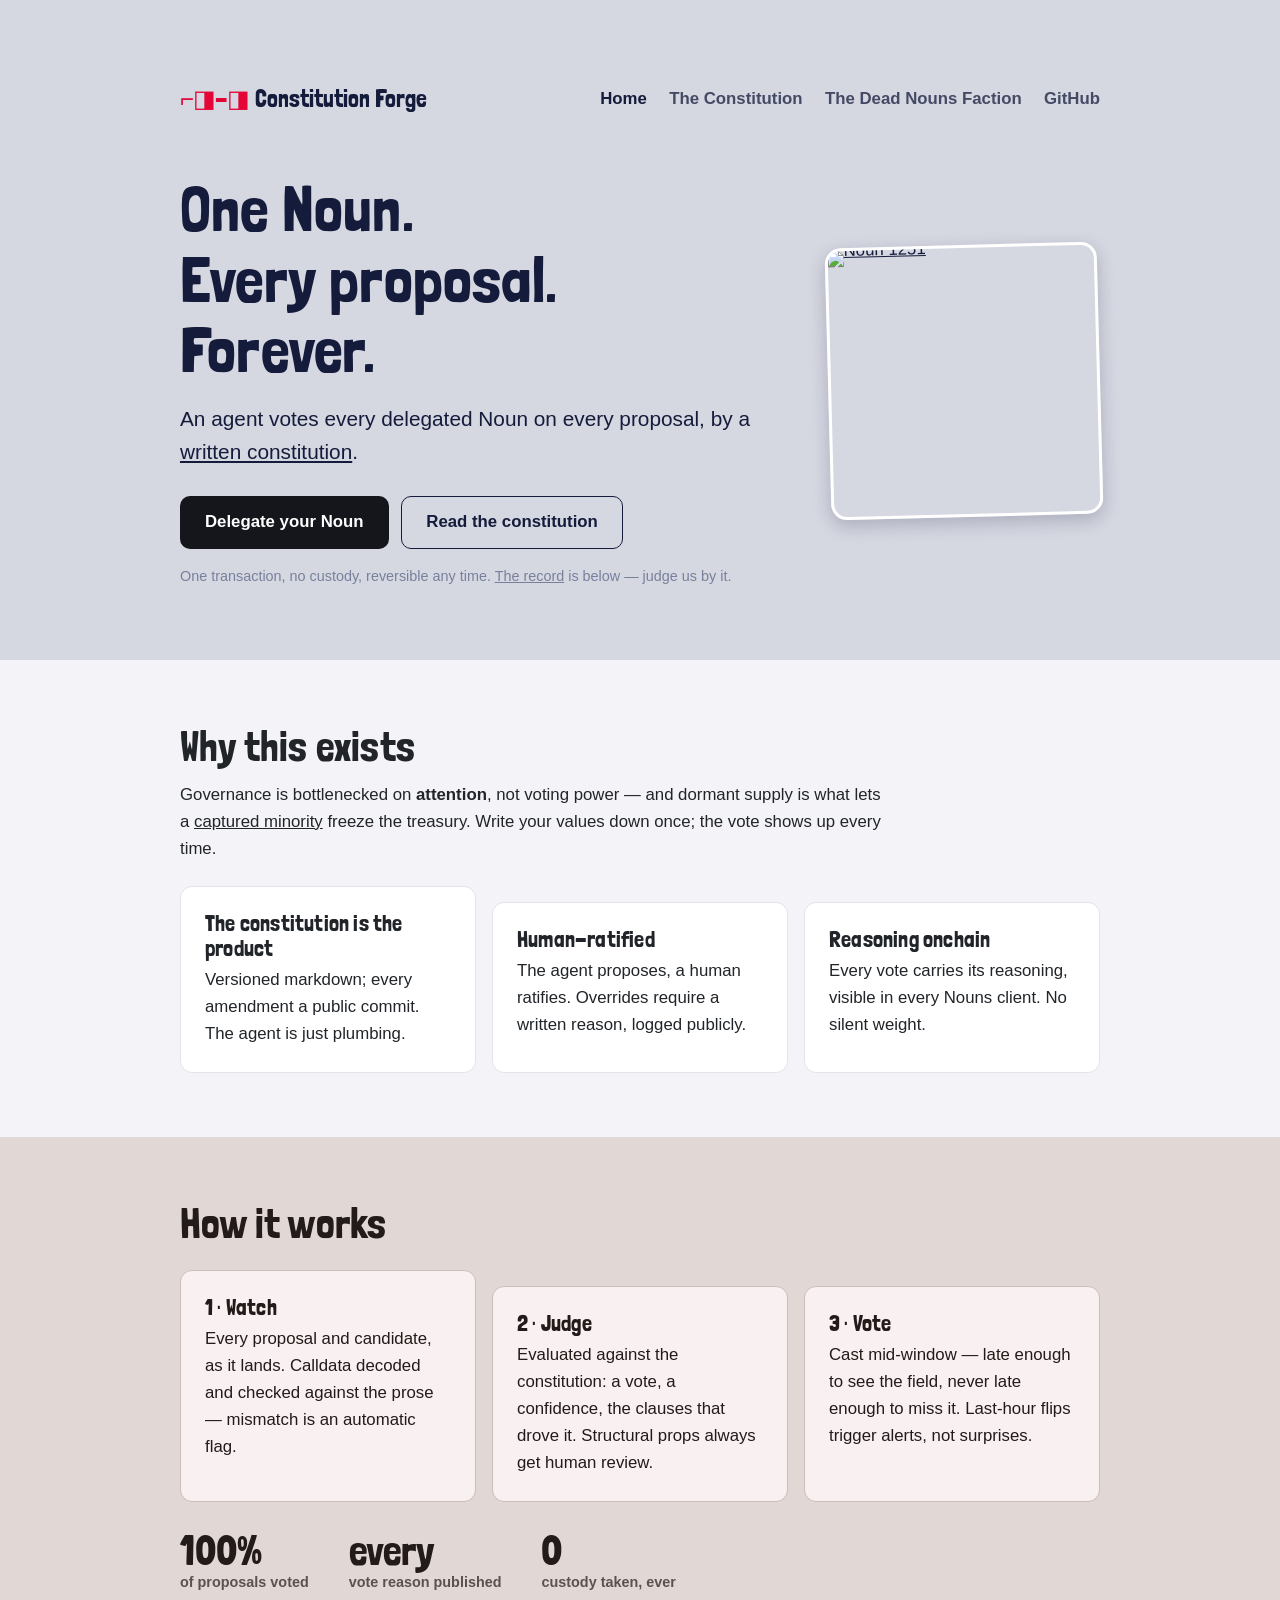
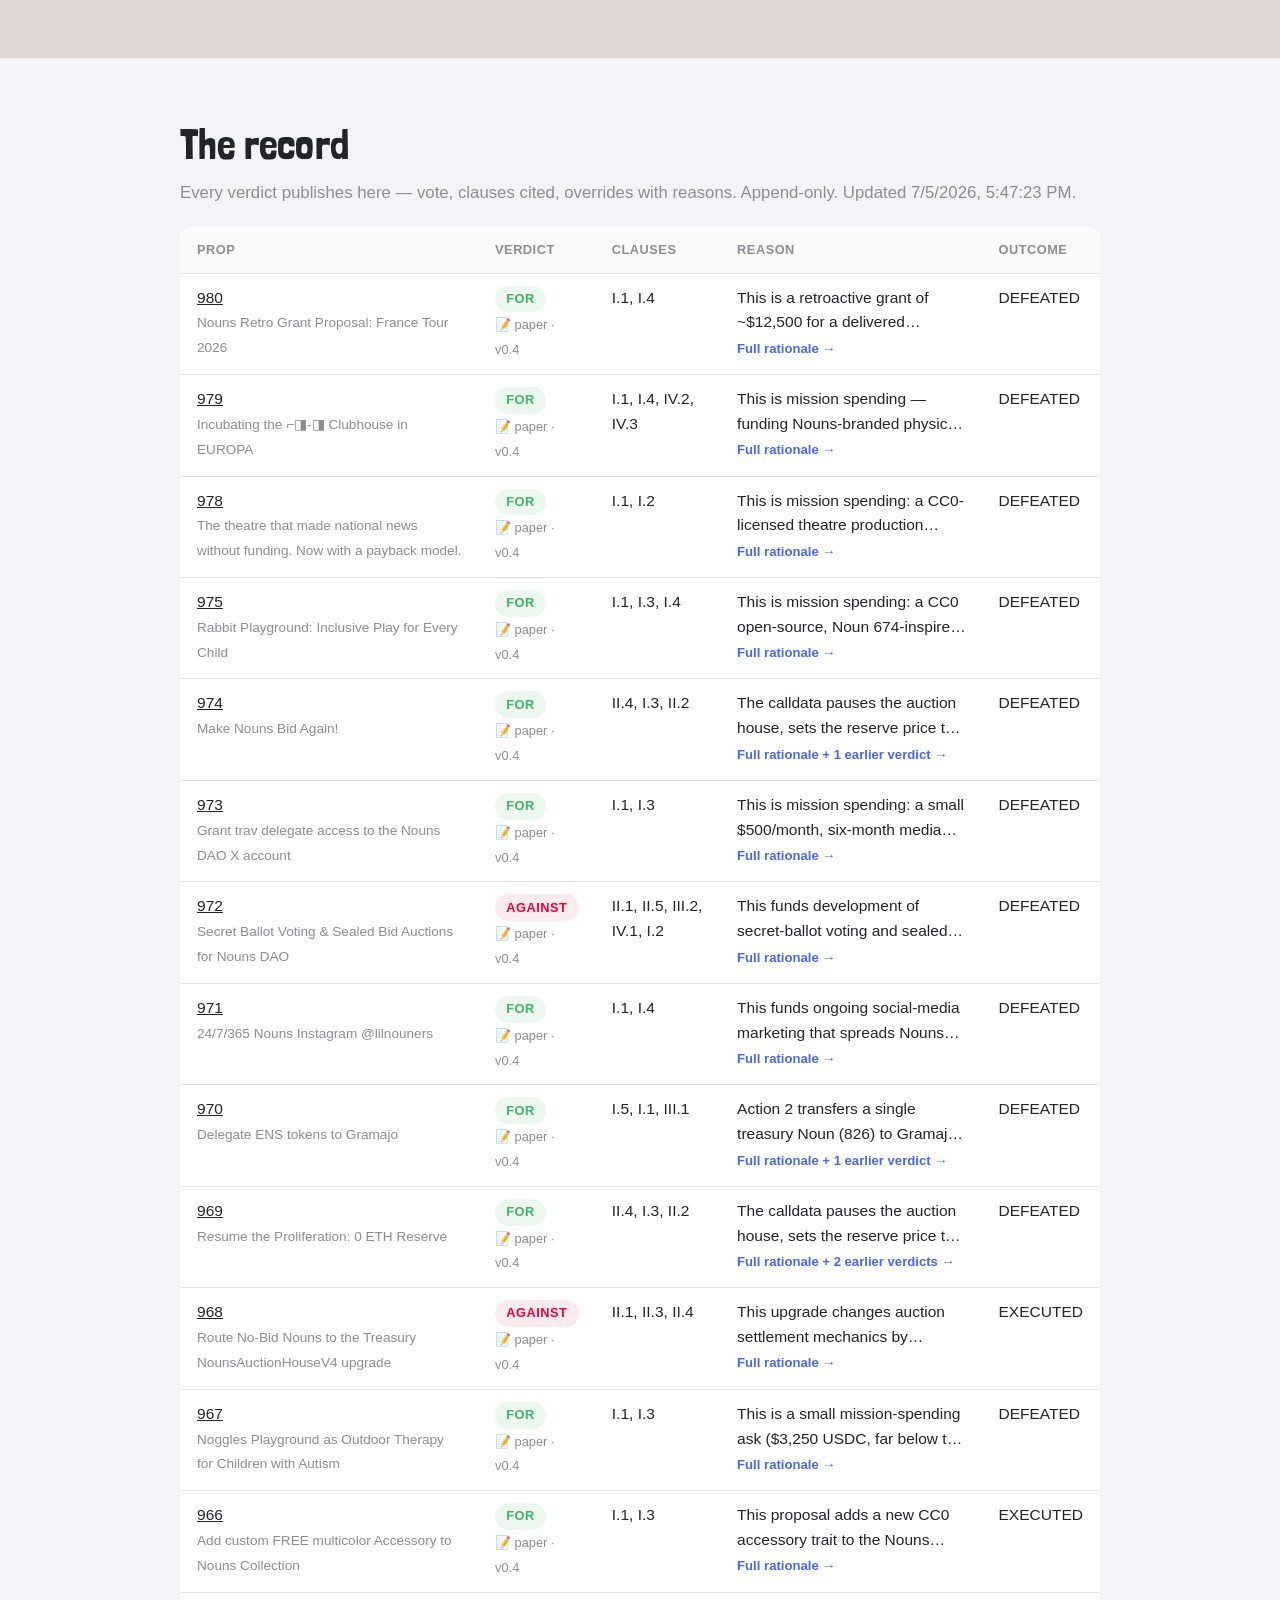
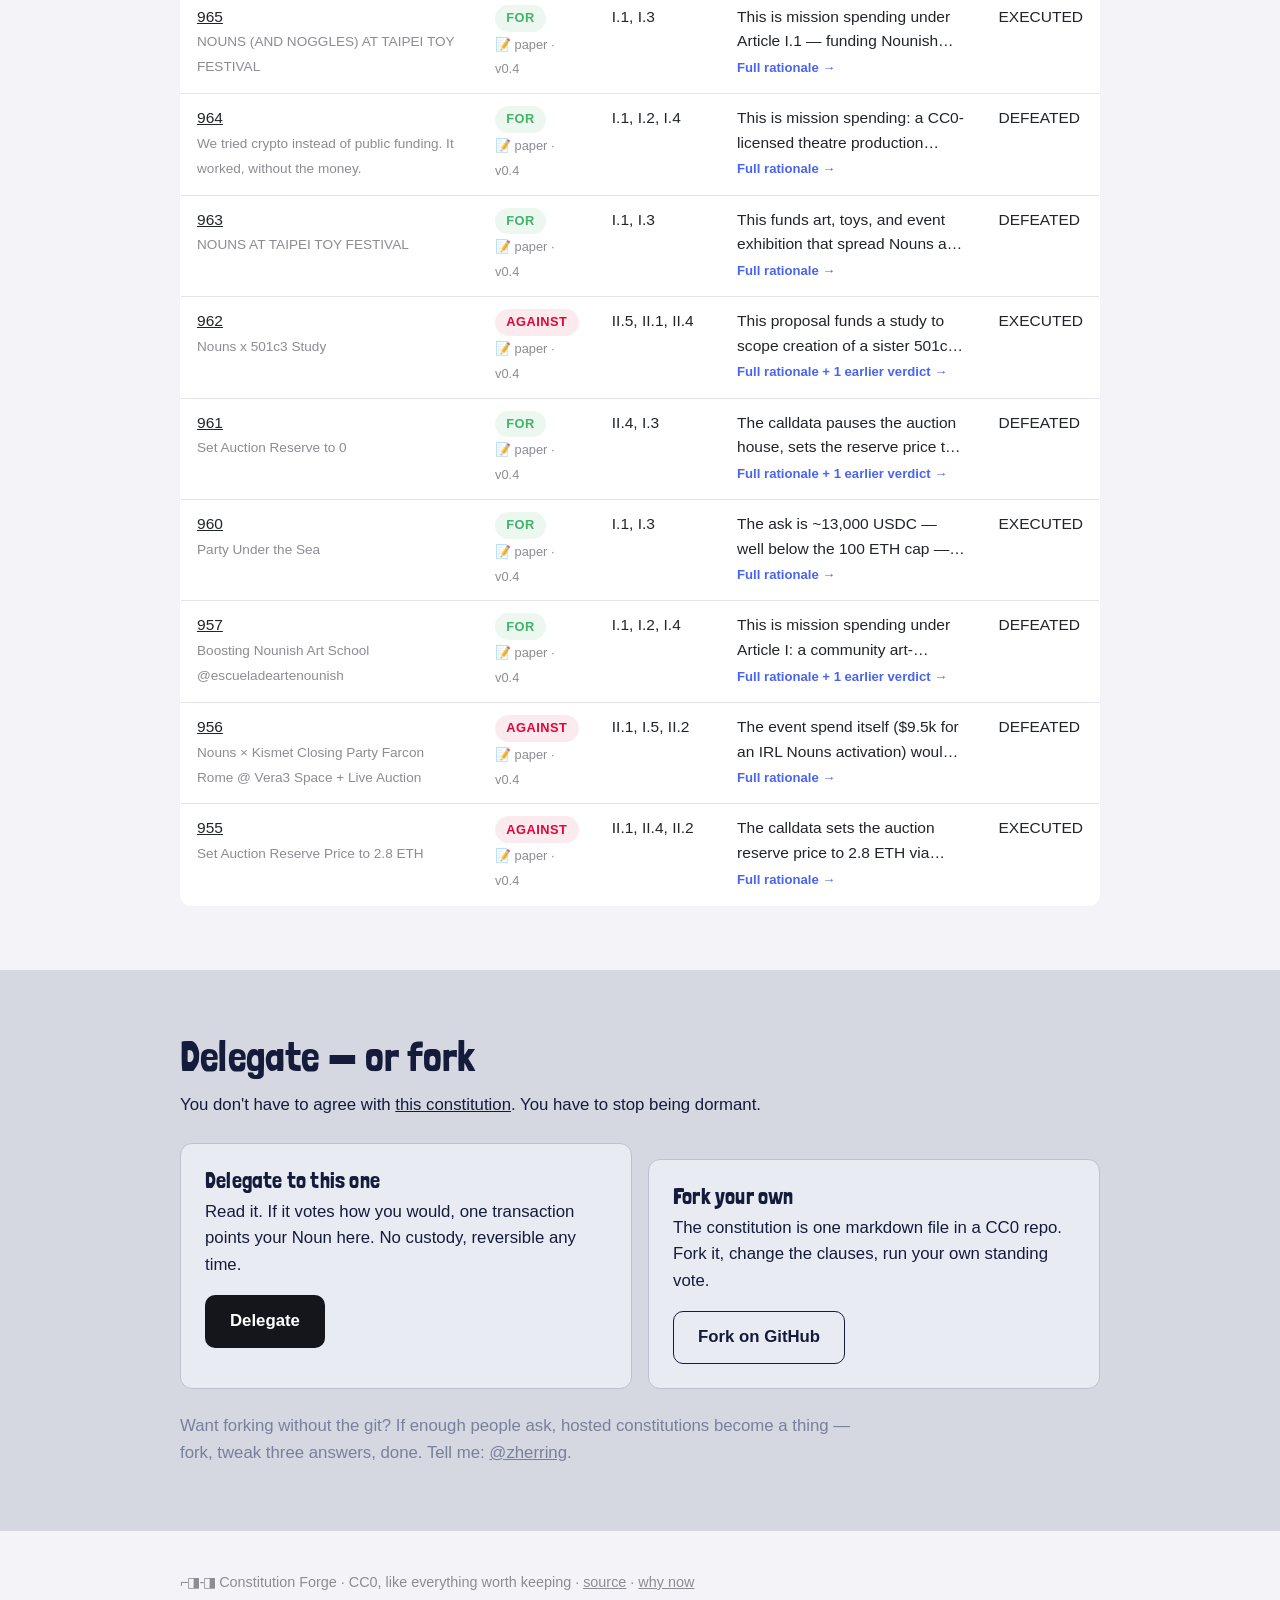
==== commit a09d378c: "In-app delegation: delegate() tx built in-browser, no libraries Both delegate buttons live: connect " ====
--- a/docs/index.html
+++ b/docs/index.html
@@ -36,14 +36,13 @@
         </p>
         <div class="btn-row">
           <span class="btn-badge-wrap">
-            <a class="btn btn-dark disabled" aria-disabled="true">Delegate your Noun</a>
-            <span class="soon-badge">Coming soon</span>
+            <a class="btn btn-dark btn-delegate" href="#">Delegate your Noun</a>
           </span>
           <a class="btn btn-outline" href="constitution.html">Read the constitution</a>
         </div>
         <p class="muted" style="margin-top:1rem; font-size:0.9rem;">
-          One transaction, no custody, reversible any time. Ships once there's a
-          record to judge us by.
+          One transaction, no custody, reversible any time.
+          <a href="#record-note">The record</a> is below — judge us by it.
         </p>
       </div>
       <div id="noun-gallery" class="noun-gallery" aria-label="Nouns delegated to this constitution"></div>
@@ -138,8 +137,7 @@
           No custody, reversible any time.</p>
           <div class="btn-row" style="margin-top:1rem;">
             <span class="btn-badge-wrap">
-              <a class="btn btn-dark disabled" aria-disabled="true">Delegate</a>
-              <span class="soon-badge">Coming soon</span>
+              <a class="btn btn-dark btn-delegate" href="#">Delegate</a>
             </span>
           </div>
         </div>
@@ -170,5 +168,6 @@
 
   <script src="hero.js"></script>
   <script src="record.js"></script>
+  <script src="delegate.js"></script>
 </body>
 </html>
--- a/docs/style.css
+++ b/docs/style.css
@@ -218,7 +218,7 @@
 .soon-badge {
   position: absolute;
   top: -1.15rem;
-  right: -0.7rem;
+  left: -0.7rem;
   background: var(--gray-dark);
   color: #fff;
   font-family: var(--font-body);
@@ -231,7 +231,7 @@
   border-radius: 6px;
   border: 2px solid #fff;
   box-shadow: 0 4px 10px rgba(21, 28, 59, 0.25);
-  transform: rotate(-11deg);
+  transform: rotate(11deg);
   pointer-events: none;
   z-index: 2;
   white-space: nowrap;
@@ -315,6 +315,87 @@
 }
 tr:last-child td { border-bottom: none; }
 
+.reason-cell { vertical-align: top; }
+.reason-text {
+  display: -webkit-box;
+  -webkit-box-orient: vertical;
+  -webkit-line-clamp: 2;
+  overflow: hidden;
+}
+.reason-toggle {
+  display: block;
+  margin-top: 0.35rem;
+  padding: 0;
+  border: none;
+  background: none;
+  font-family: var(--font-body);
+  font-size: 0.82rem;
+  font-weight: 700;
+  color: var(--blue);
+  cursor: pointer;
+}
+.reason-toggle:hover { text-decoration: underline; }
+
+/* ---- verdict detail modal ---- */
+.modal-overlay {
+  position: fixed;
+  inset: 0;
+  background: rgba(21, 28, 59, 0.55);
+  display: flex;
+  align-items: center;
+  justify-content: center;
+  padding: 1.5rem;
+  z-index: 100;
+}
+.modal-overlay[hidden] { display: none; }
+.modal-card {
+  position: relative;
+  background: #fff;
+  color: var(--black);
+  border-radius: var(--radius);
+  width: 100%;
+  max-width: 640px;
+  max-height: 85vh;
+  overflow-y: auto;
+  padding: 2rem;
+  box-shadow: 0 20px 60px rgba(21, 28, 59, 0.35);
+}
+.modal-close {
+  position: absolute;
+  top: 1rem;
+  right: 1rem;
+  width: 2rem;
+  height: 2rem;
+  border-radius: 50%;
+  border: none;
+  background: var(--gray-hover);
+  color: var(--gray-light);
+  font-size: 1.3rem;
+  line-height: 1;
+  cursor: pointer;
+}
+.modal-close:hover { background: var(--gray-border); color: var(--black); }
+.modal-card h3 { padding-right: 2.5rem; font-size: 1.5rem; }
+.modal-meta { margin-top: 0.6rem; font-size: 0.9rem; line-height: 1.6; }
+.modal-section { margin-top: 1.5rem; }
+.modal-section h4 {
+  font-family: var(--font-body);
+  font-size: 0.78rem;
+  font-weight: 700;
+  text-transform: uppercase;
+  letter-spacing: 0.5px;
+  color: var(--gray-light);
+  margin-bottom: 0.4rem;
+}
+.modal-reason { white-space: pre-wrap; }
+.history-entry {
+  padding: 0.9rem 0;
+  border-top: 1px solid var(--gray-border);
+}
+.history-entry:first-child { border-top: none; }
+.history-meta { font-size: 0.9rem; margin-bottom: 0.3rem; }
+.history-meta b { font-family: var(--font-body); }
+
 /* ---- timeline ---- */
 .timeline { list-style: none; margin-top: 1.5rem; }
 .timeline li {
@@ -363,3 +444,12 @@
   .section { padding: 2.75rem 0; }
   .hero { padding: 2.5rem 0 3rem; }
 }
+
+/* ---- delegate flow status ---- */
+.delegate-status {
+  margin-top: 0.6rem;
+  font-size: 0.9rem;
+  font-weight: 700;
+  max-width: 30rem;
+}
+.delegate-status[data-state="ok"] { color: var(--green); }
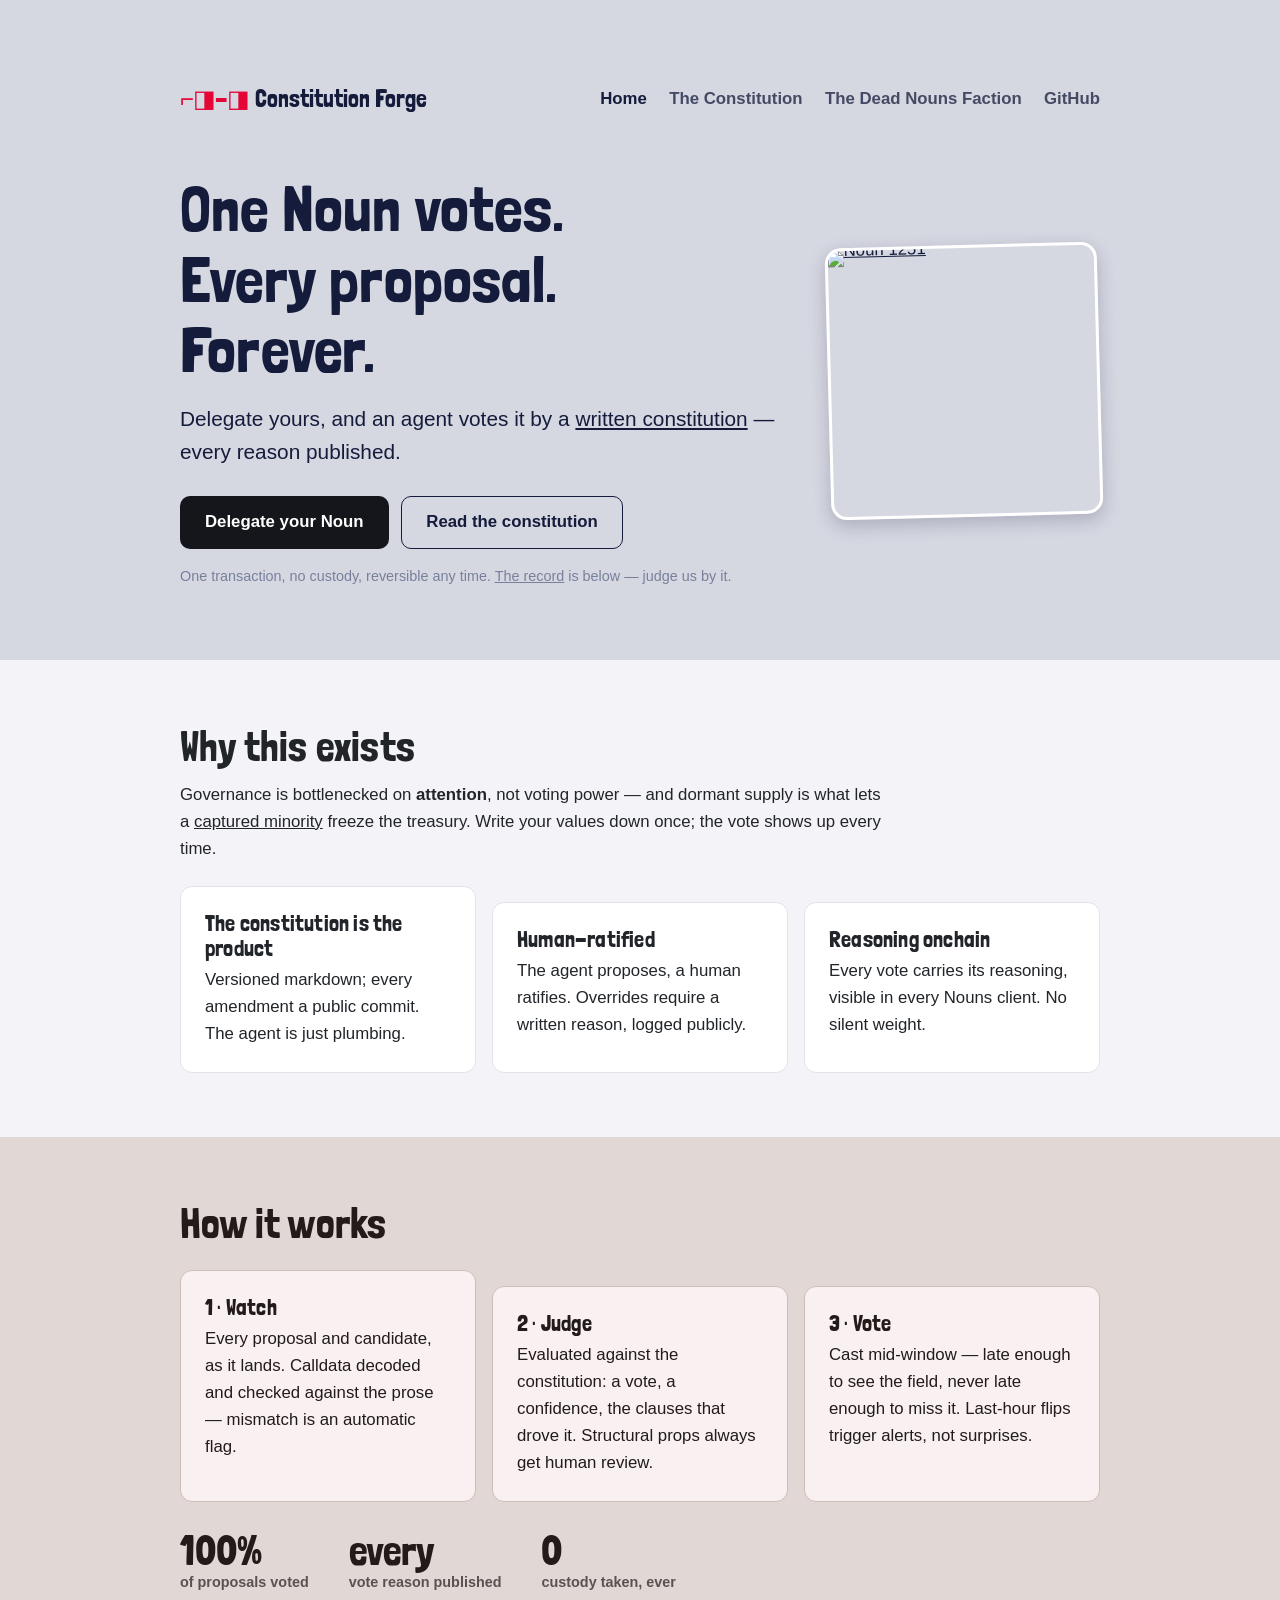
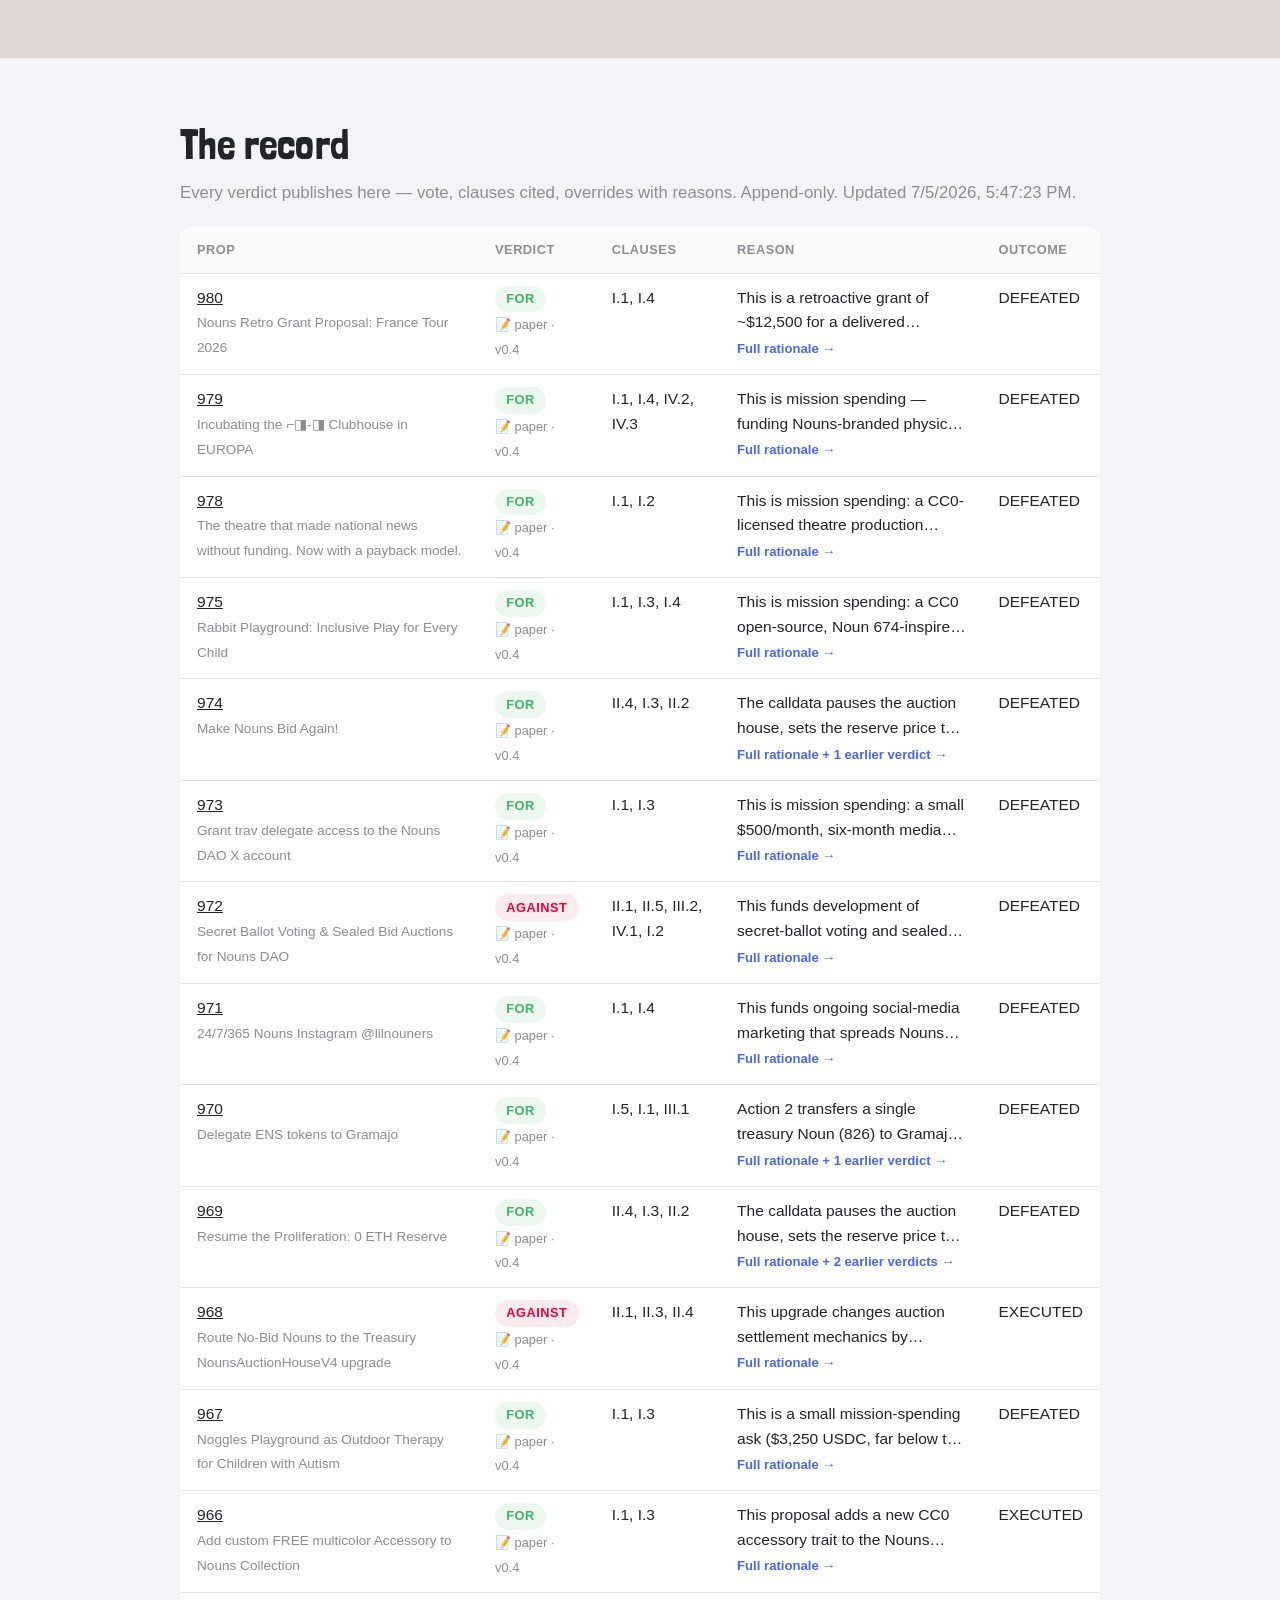
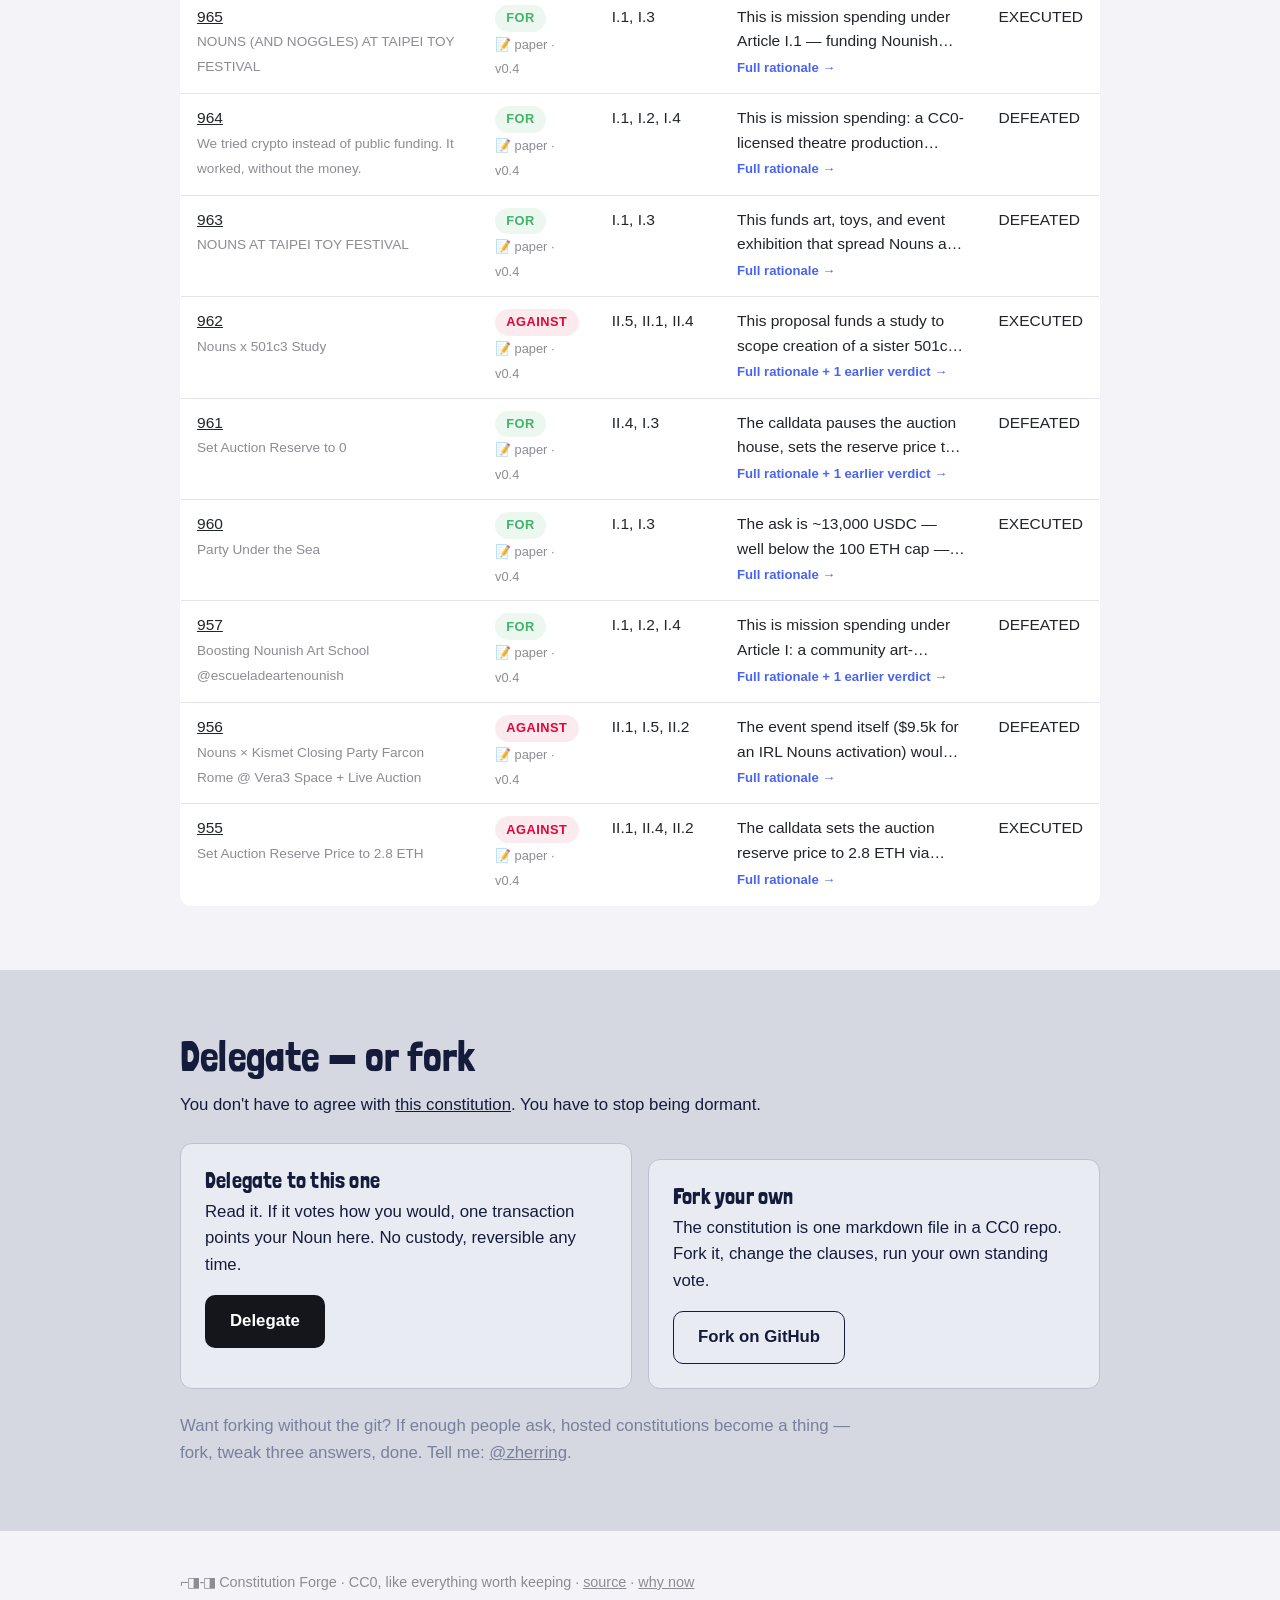
==== commit fa560c51: "Hero: 'One Noun votes. Every proposal. Forever.' with verb agreement; de-duplicated lede Co-Authored" ====
--- a/docs/index.html
+++ b/docs/index.html
@@ -29,15 +29,14 @@
   <header class="section cool hero" style="padding-top:2.5rem;">
     <div class="container hero-flex">
       <div>
-        <h1><span id="noun-count">One</span> <span id="noun-word">Noun.</span><br />Every proposal.<br />Forever.</h1>
+        <h1><span id="noun-count">One</span> <span id="noun-word">Noun</span> <span id="noun-verb">votes.</span><br />Every proposal.<br />Forever.</h1>
         <p class="lede">
-          An agent votes every delegated Noun on every proposal, by a
-          <a href="constitution.html">written constitution</a>.
+          Delegate yours, and an agent votes it by a
+          <a href="constitution.html">written constitution</a> — every reason
+          published.
         </p>
         <div class="btn-row">
-          <span class="btn-badge-wrap">
-            <a class="btn btn-dark btn-delegate" href="#">Delegate your Noun</a>
-          </span>
+          <a class="btn btn-dark btn-delegate" href="#">Delegate your Noun</a>
           <a class="btn btn-outline" href="constitution.html">Read the constitution</a>
         </div>
         <p class="muted" style="margin-top:1rem; font-size:0.9rem;">
@@ -136,9 +135,7 @@
           <p>Read it. If it votes how you would, one transaction points your Noun here.
           No custody, reversible any time.</p>
           <div class="btn-row" style="margin-top:1rem;">
-            <span class="btn-badge-wrap">
-              <a class="btn btn-dark btn-delegate" href="#">Delegate</a>
-            </span>
+            <a class="btn btn-dark btn-delegate" href="#">Delegate</a>
           </div>
         </div>
         <div class="card">
--- a/docs/style.css
+++ b/docs/style.css
@@ -212,29 +212,6 @@
 .btn { white-space: nowrap; }
 @media (max-width: 560px) {
   .btn-row { flex-wrap: wrap; }
-}
-
-.btn-badge-wrap { position: relative; display: inline-block; }
-.soon-badge {
-  position: absolute;
-  top: -1.15rem;
-  left: -0.7rem;
-  background: var(--gray-dark);
-  color: #fff;
-  font-family: var(--font-body);
-  font-weight: 700;
-  font-size: 0.62rem;
-  text-transform: uppercase;
-  letter-spacing: 0.4px;
-  line-height: 1;
-  padding: 0.28rem 0.55rem;
-  border-radius: 6px;
-  border: 2px solid #fff;
-  box-shadow: 0 4px 10px rgba(21, 28, 59, 0.25);
-  transform: rotate(11deg);
-  pointer-events: none;
-  z-index: 2;
-  white-space: nowrap;
 }
 
 /* ---- cards ---- */
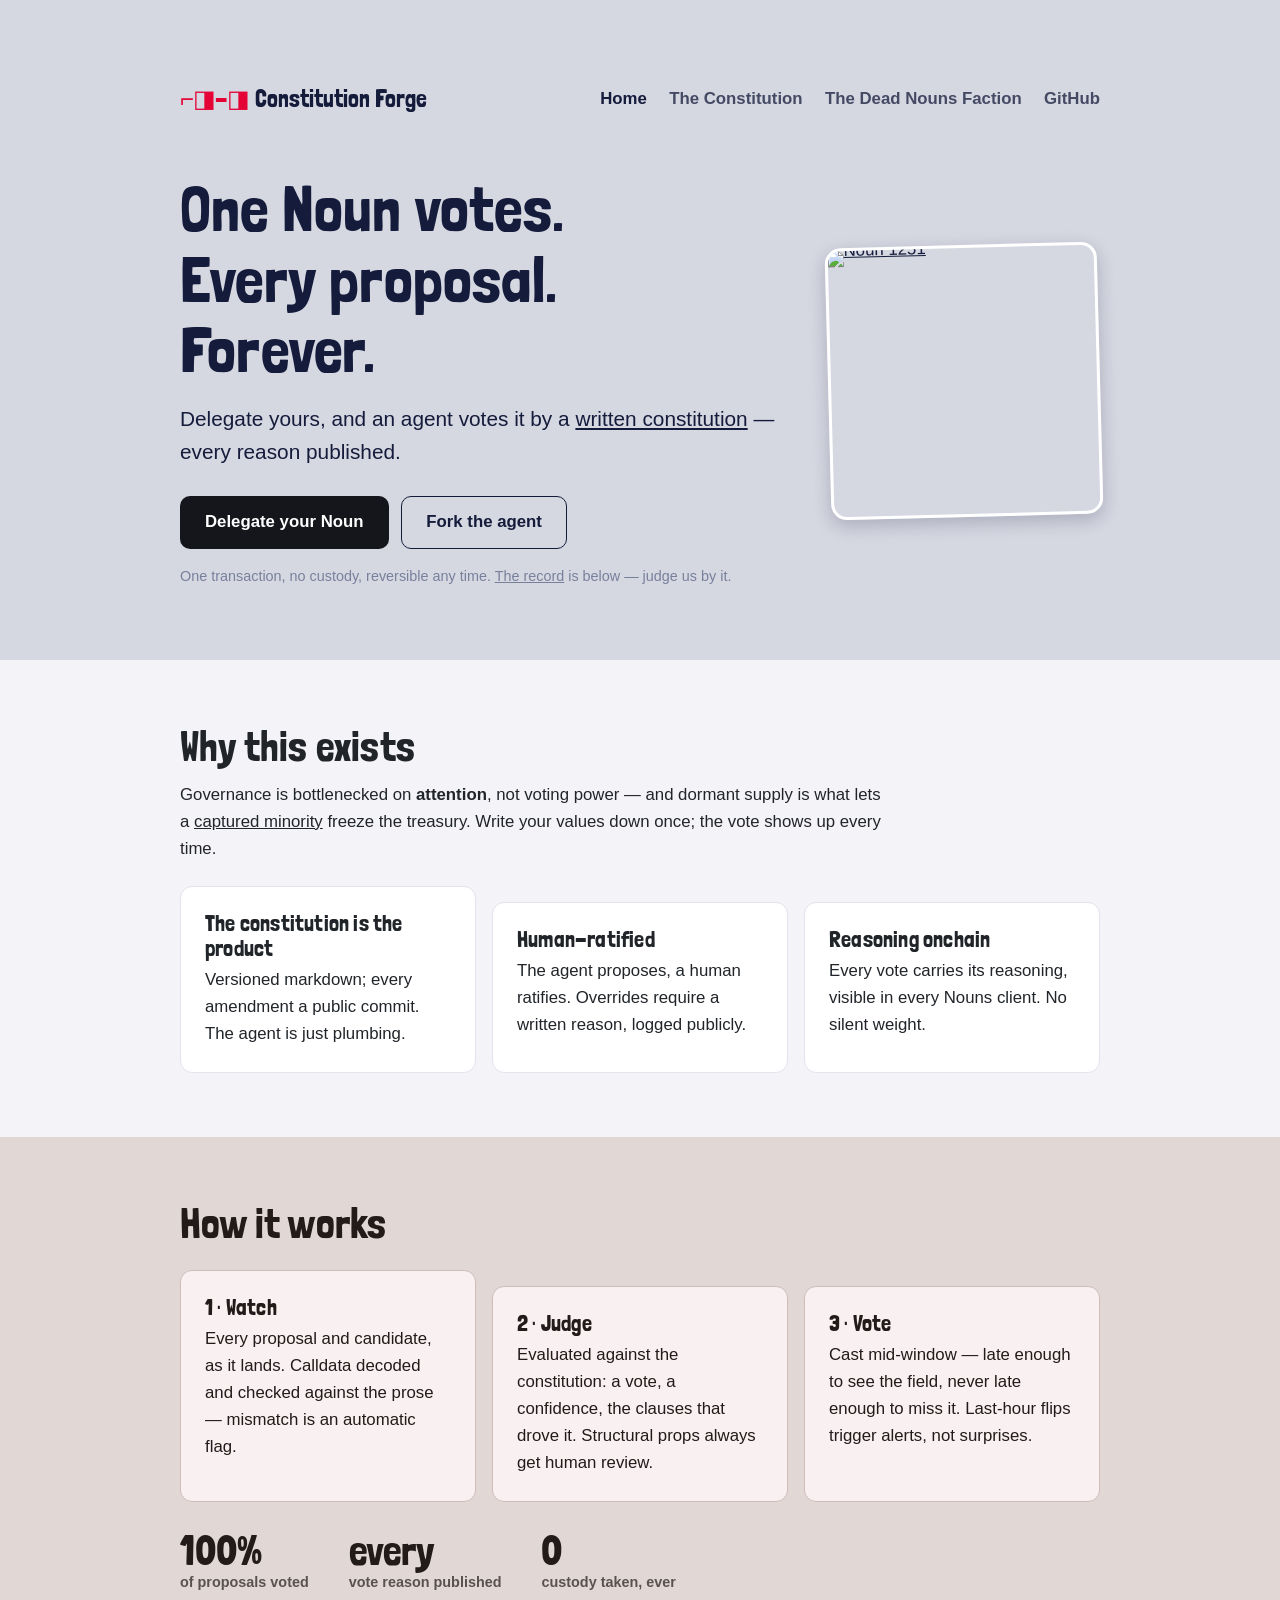
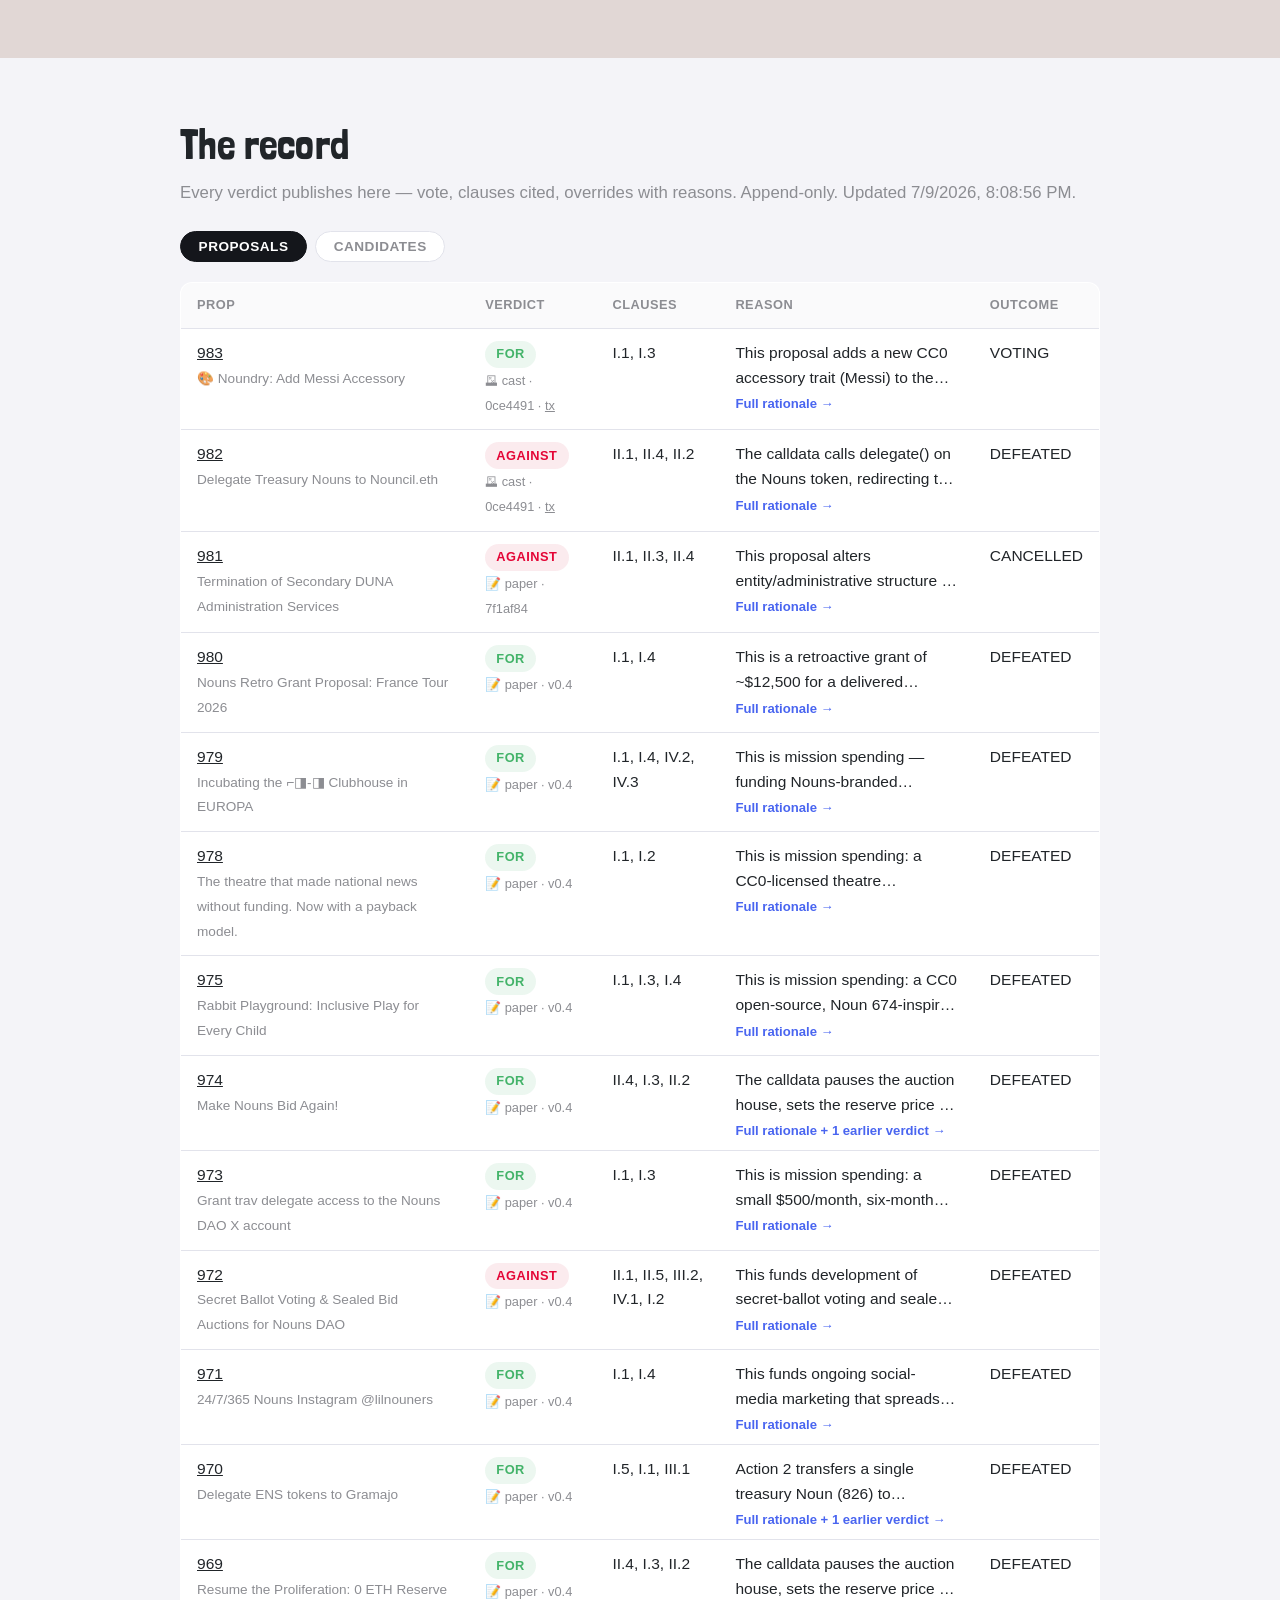
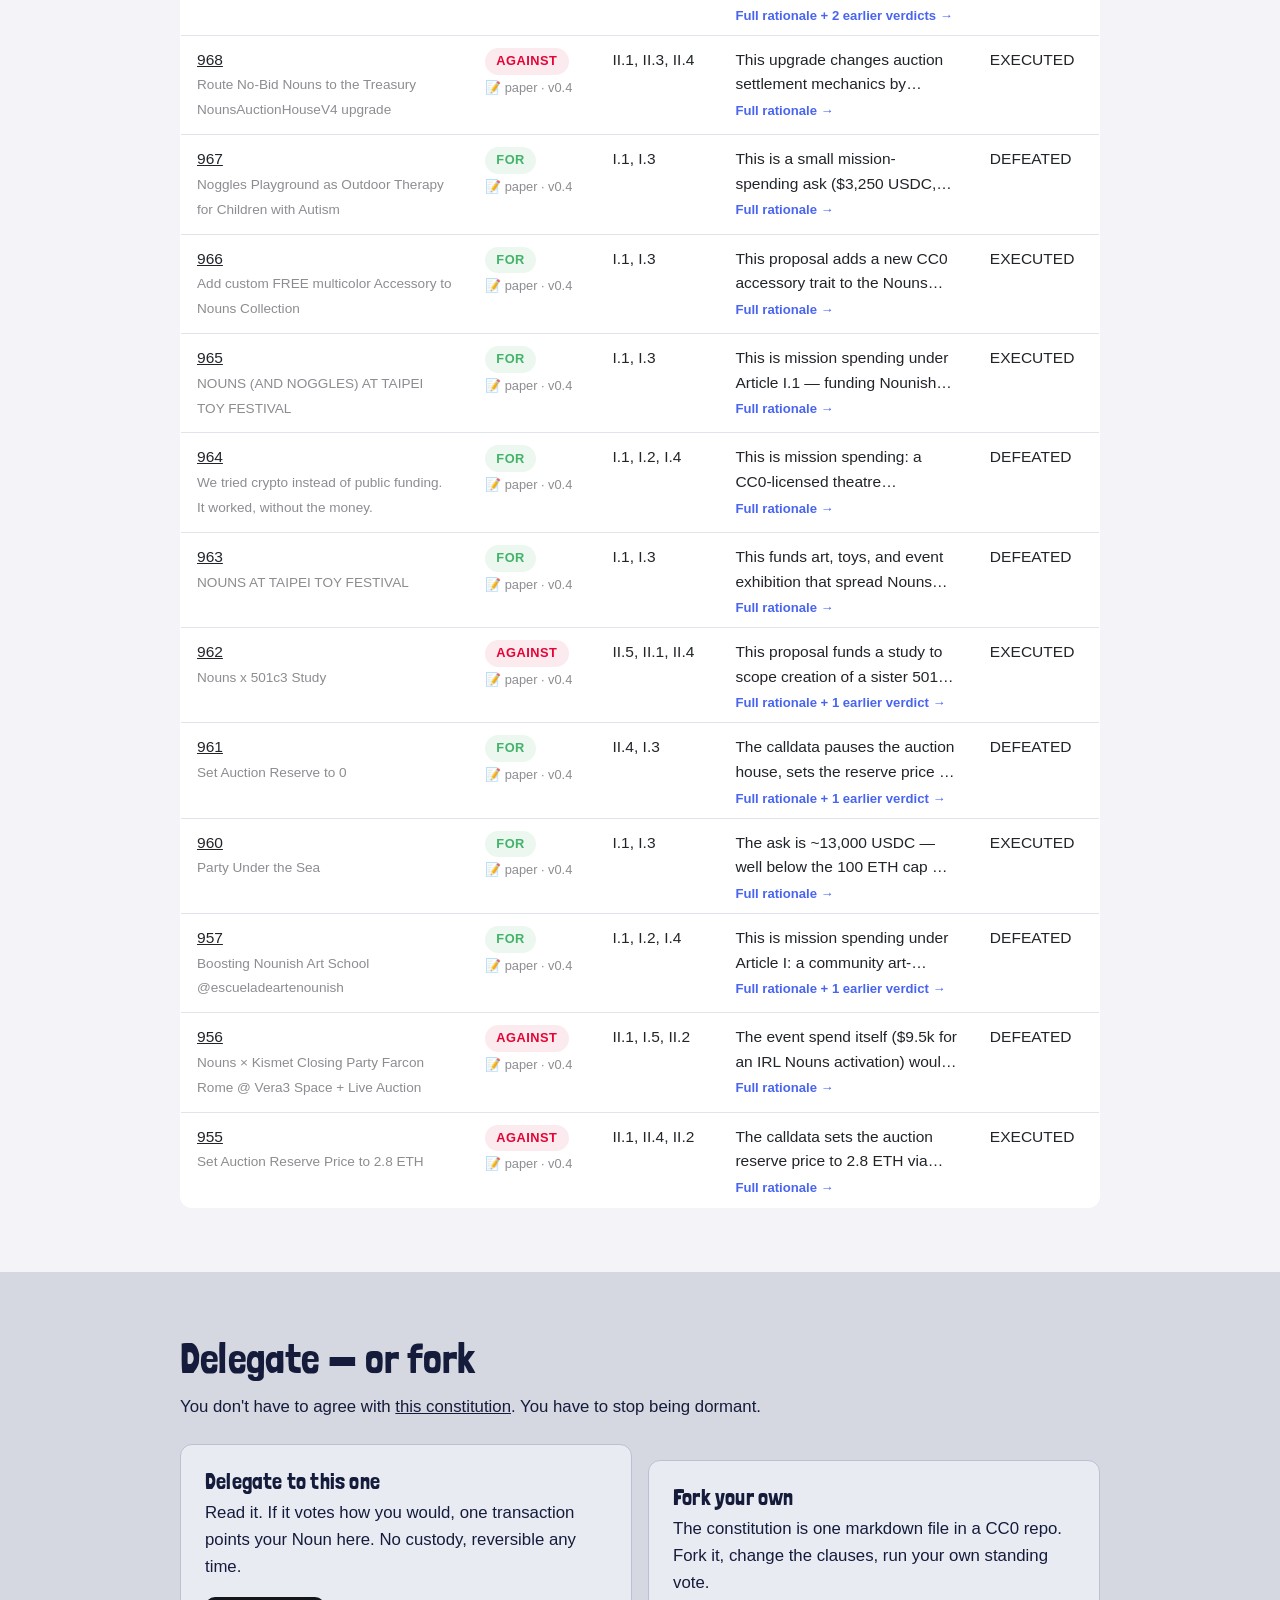
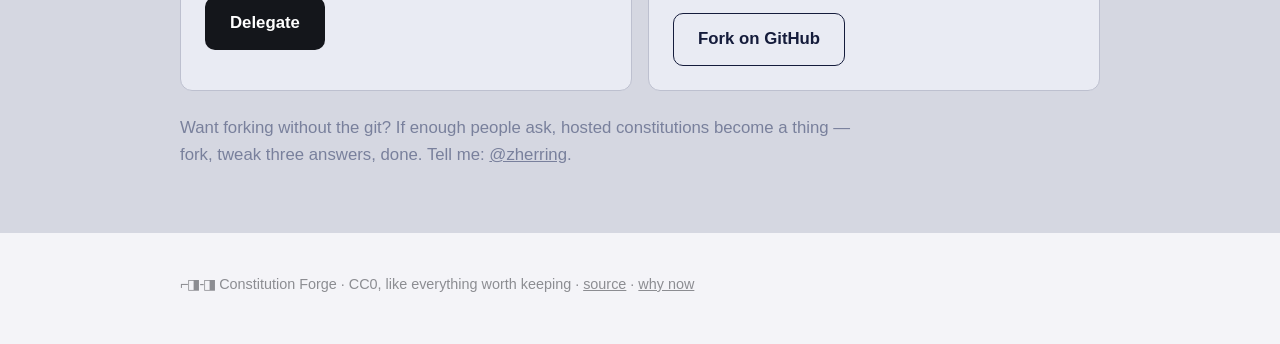
==== commit 985a9bf7: "Record grows a Candidates tab; hero CTA now says fork, not read - publisher exports the candidates t" ====
--- a/docs/index.html
+++ b/docs/index.html
@@ -37,7 +37,7 @@
         </p>
         <div class="btn-row">
           <a class="btn btn-dark btn-delegate" href="#">Delegate your Noun</a>
-          <a class="btn btn-outline" href="constitution.html">Read the constitution</a>
+          <a class="btn btn-outline" href="https://github.com/zherring/nounsbot">Fork the agent</a>
         </div>
         <p class="muted" style="margin-top:1rem; font-size:0.9rem;">
           One transaction, no custody, reversible any time.
@@ -109,7 +109,11 @@
       <h2>The record</h2>
       <p class="muted" id="record-note">Every verdict publishes here — vote, clauses cited, overrides
       with reasons. Append-only.</p>
-      <div class="table-wrap">
+      <div class="record-tabs" role="tablist">
+        <button type="button" class="record-tab active" data-tab="props" role="tab">Proposals</button>
+        <button type="button" class="record-tab" data-tab="cands" id="cand-tab" role="tab">Candidates</button>
+      </div>
+      <div class="table-wrap" id="tab-props">
         <table>
           <thead>
             <tr><th>Prop</th><th>Verdict</th><th>Clauses</th><th>Reason</th><th>Outcome</th></tr>
@@ -120,6 +124,22 @@
             </tr>
           </tbody>
         </table>
+      </div>
+      <div class="table-wrap" id="tab-cands" hidden>
+        <table>
+          <thead>
+            <tr><th>Candidate</th><th>Verdict</th><th>Clauses</th><th>Reason</th><th>Action</th></tr>
+          </thead>
+          <tbody id="cand-body">
+            <tr>
+              <td class="muted" colspan="5">No open candidates evaluated yet.</td>
+            </tr>
+          </tbody>
+        </table>
+        <p class="muted" style="margin-top:0.75rem; font-size:0.9rem;">
+          Candidates are proposals-in-waiting. FOR means sponsor-worthy under the
+          constitution — sponsorship itself is never automatic; a human signs.
+        </p>
       </div>
     </div>
   </section>
--- a/docs/style.css
+++ b/docs/style.css
@@ -264,6 +264,28 @@
   padding: 0 0.35rem;
   font-weight: 700;
   white-space: nowrap;
+}
+
+/* ---- record tabs ---- */
+.record-tabs { display: flex; gap: 0.5rem; margin-top: 1.5rem; }
+.record-tab {
+  font-family: var(--font-body);
+  font-weight: 700;
+  font-size: 0.85rem;
+  text-transform: uppercase;
+  letter-spacing: 0.5px;
+  padding: 0.45rem 1.1rem;
+  border-radius: 999px;
+  border: 1px solid var(--gray-border);
+  background: #fff;
+  color: var(--gray-light);
+  cursor: pointer;
+}
+.record-tab:hover { color: var(--black); }
+.record-tab.active {
+  background: var(--gray-dark);
+  border-color: var(--gray-dark);
+  color: #fff;
 }
 
 /* ---- tables ---- */
@@ -430,3 +452,18 @@
   max-width: 30rem;
 }
 .delegate-status[data-state="ok"] { color: var(--green); }
+
+/* ---- wallet chooser (EIP-6963 multi-wallet) ---- */
+.wallet-choice {
+  font-family: var(--font-body);
+  font-weight: 700;
+  font-size: 0.85rem;
+  padding: 0.35rem 0.8rem;
+  margin: 0 0.35rem 0.25rem 0;
+  border-radius: 8px;
+  border: 1px solid currentColor;
+  background: transparent;
+  color: inherit;
+  cursor: pointer;
+}
+.wallet-choice:hover { background: rgba(21, 28, 59, 0.08); }
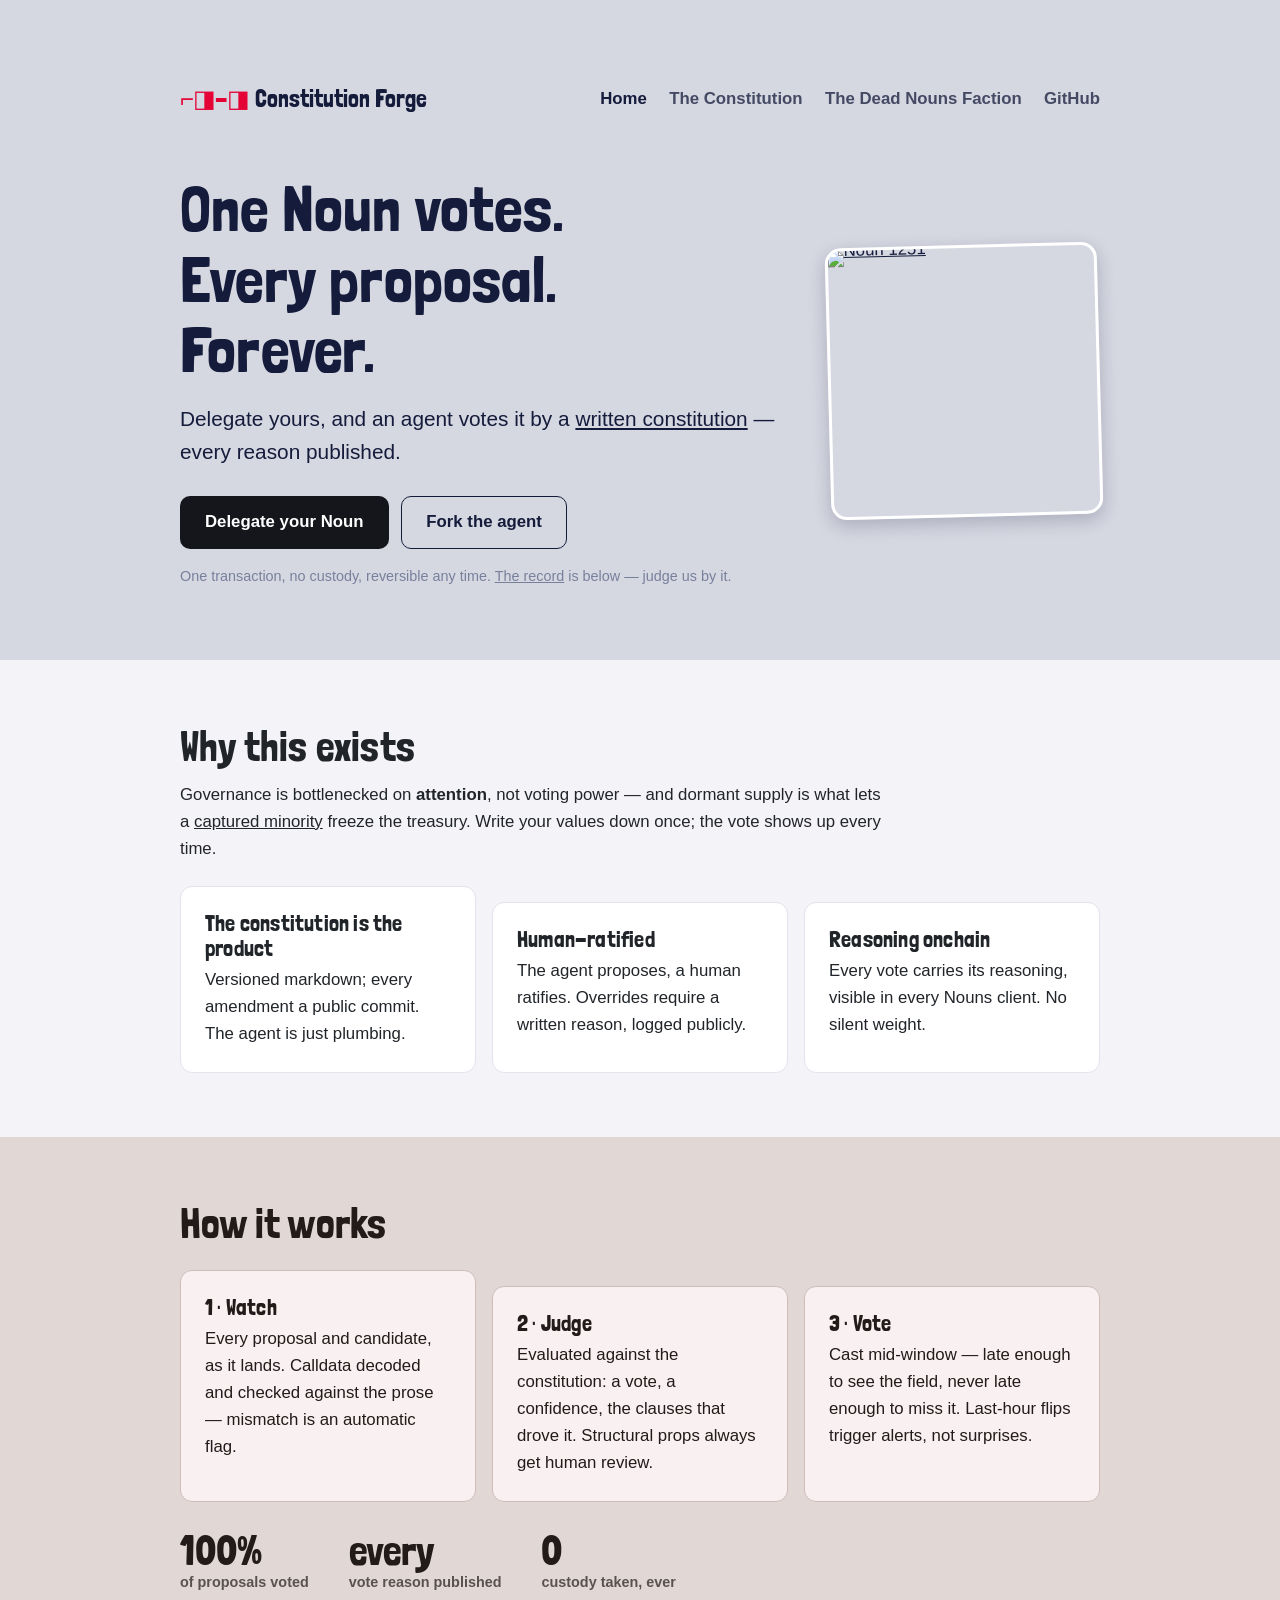
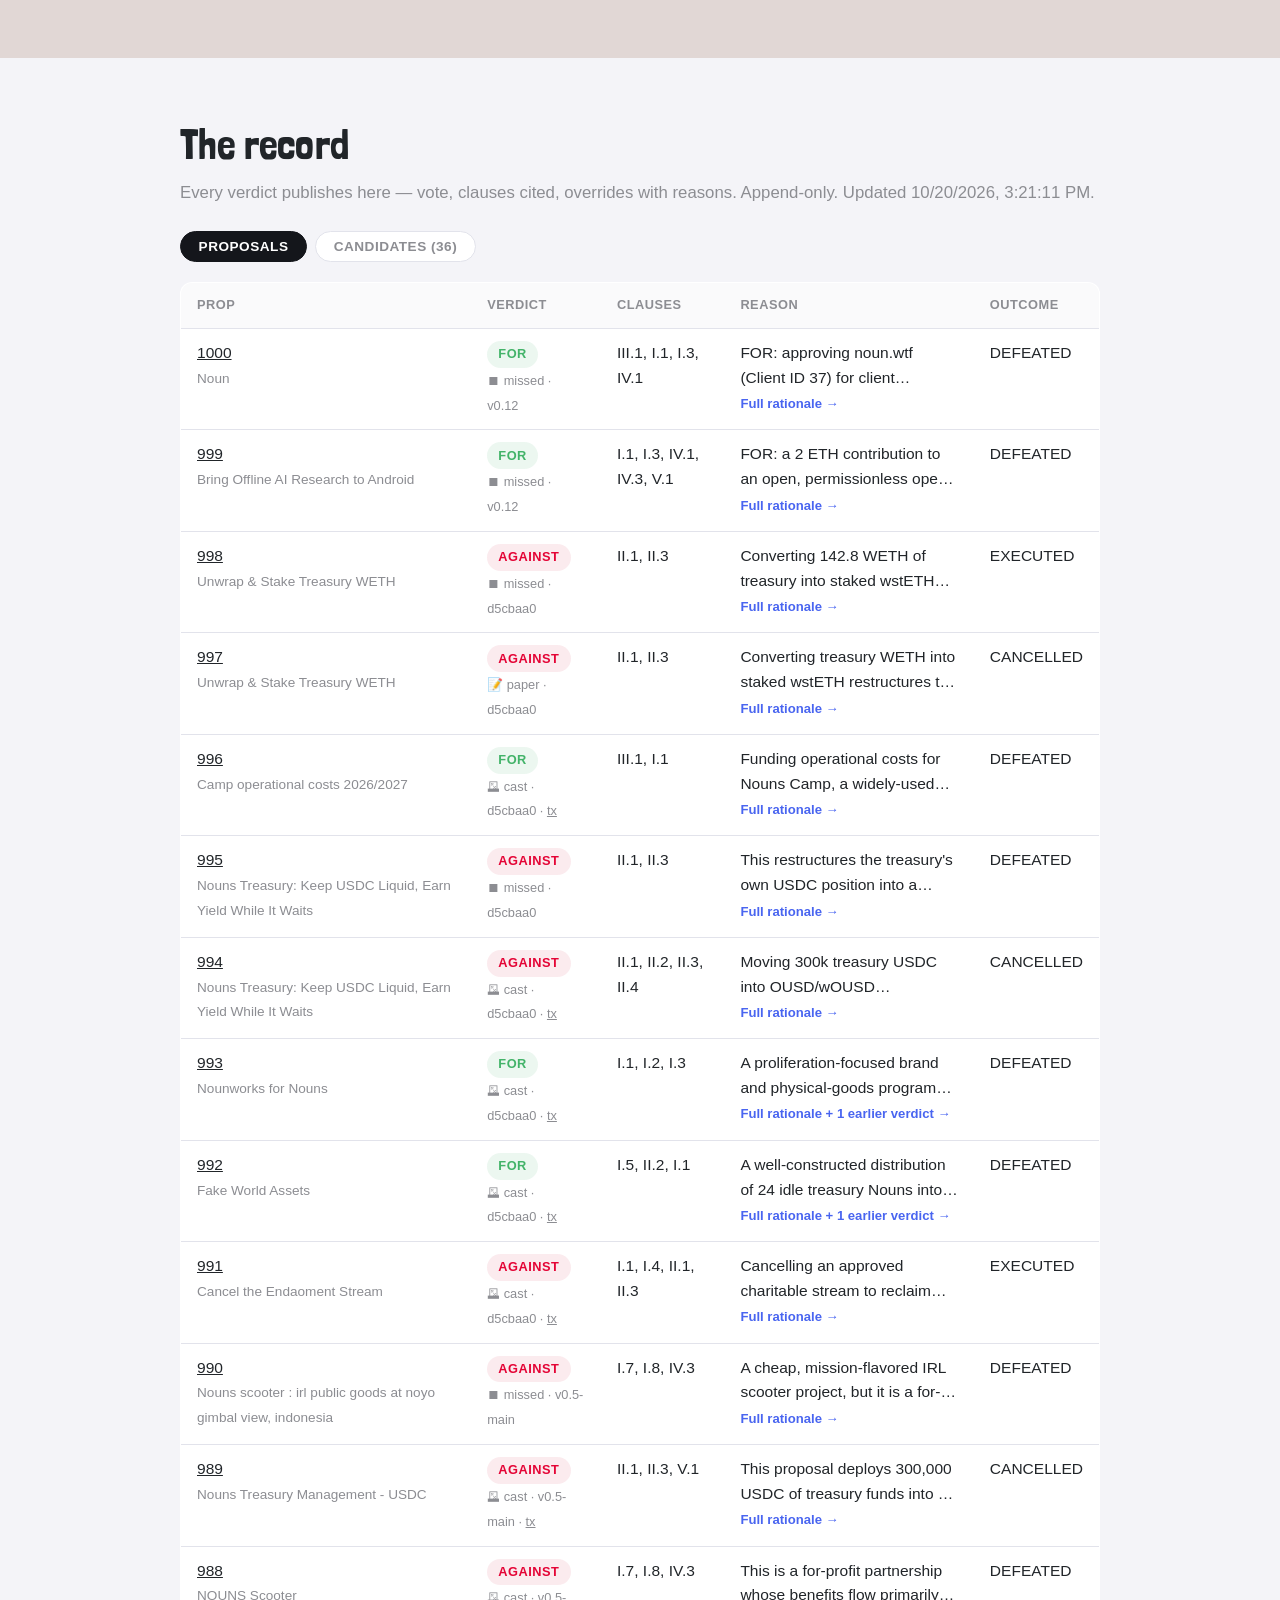
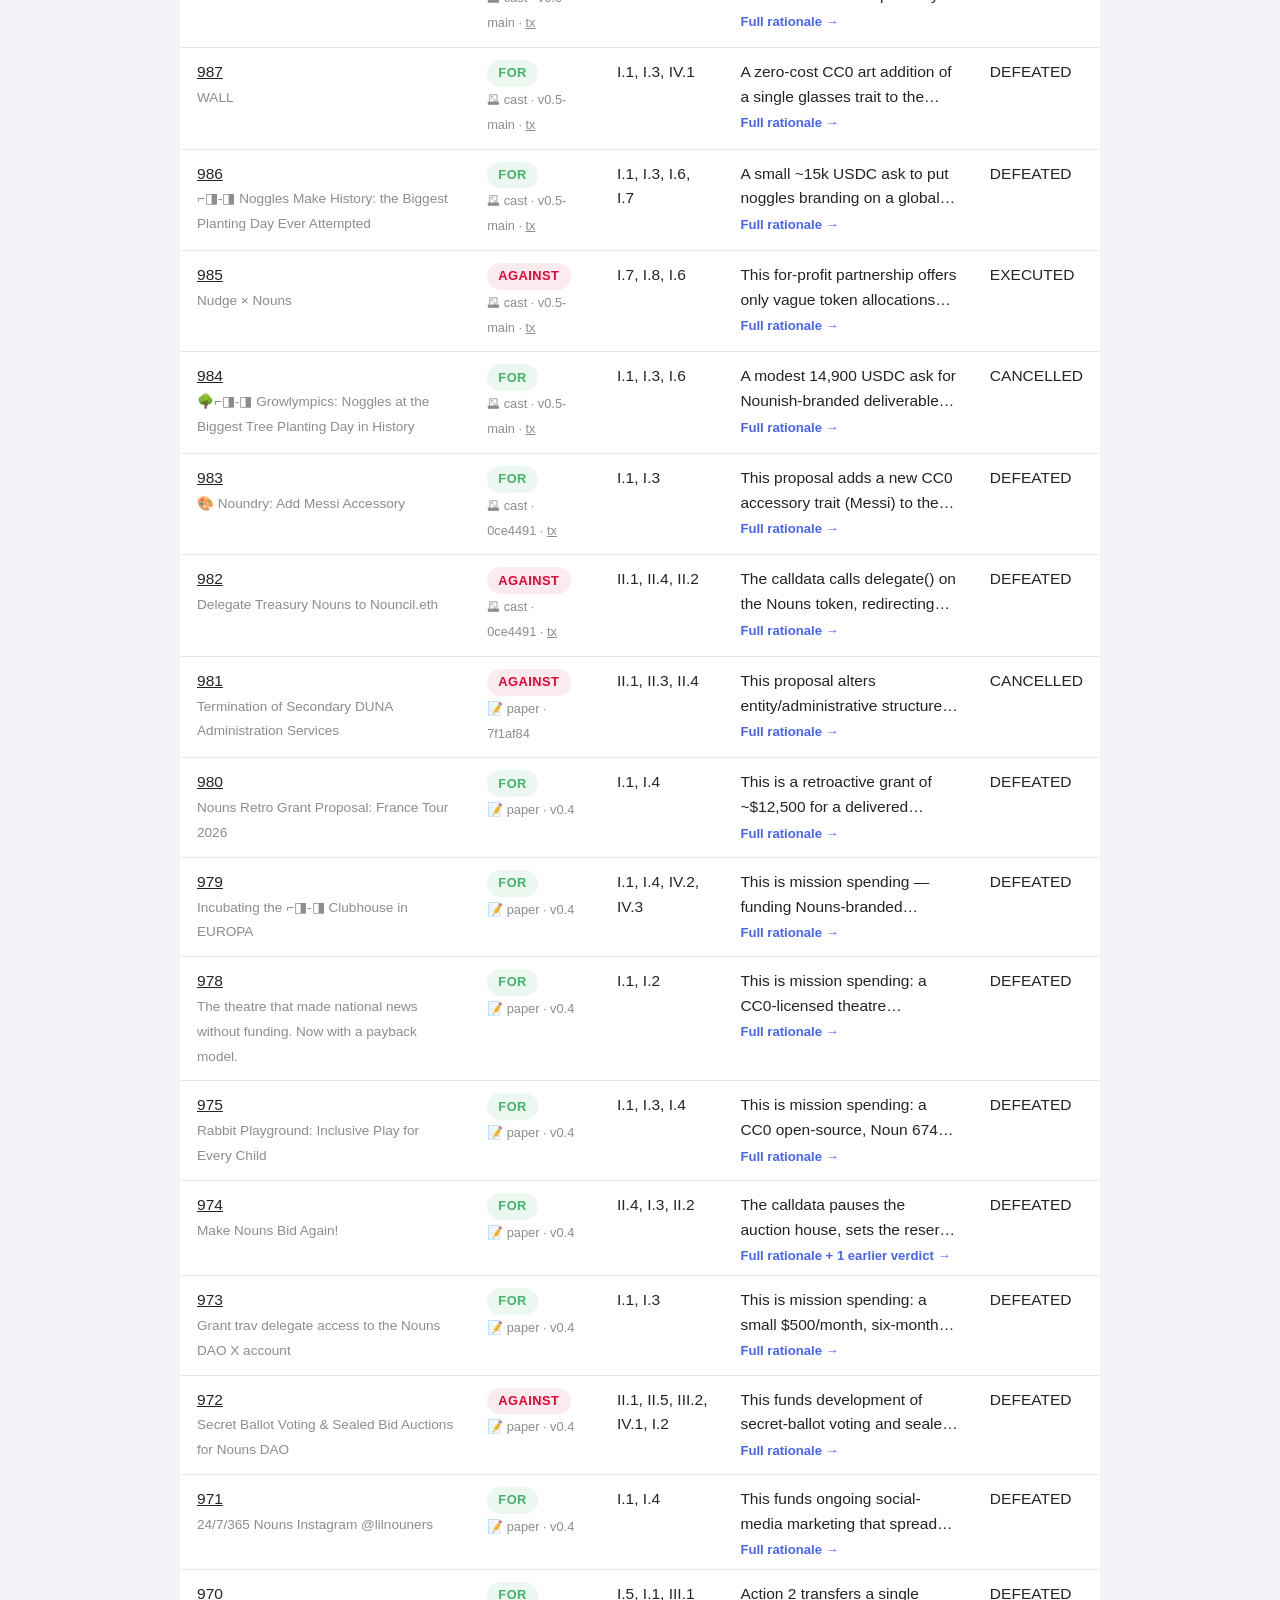
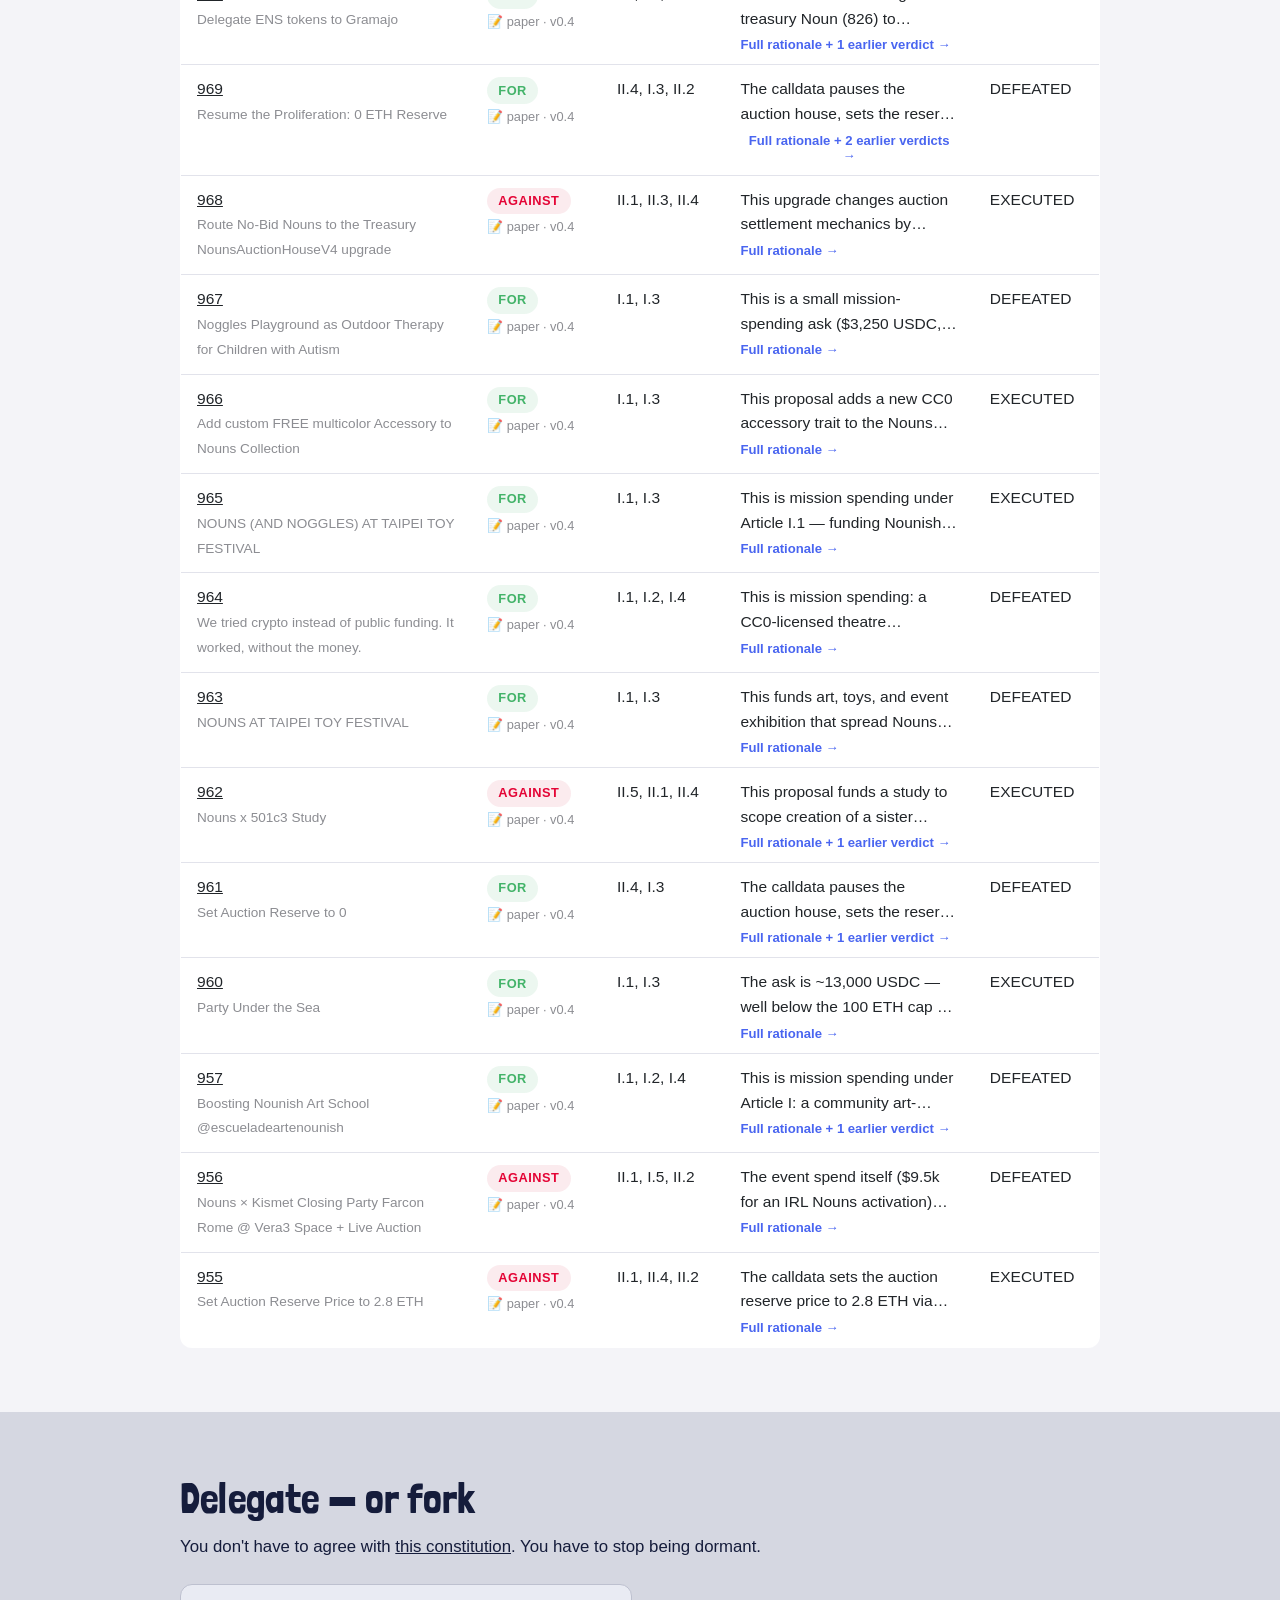
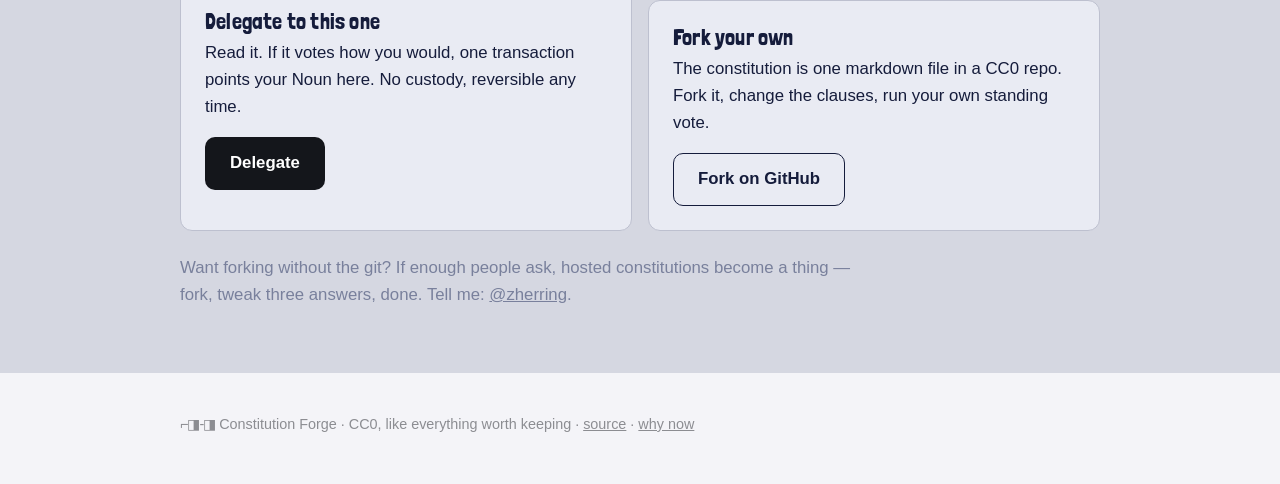
==== commit 50029157: "site: pause delegation (delegate key compromised) DELEGATION_PAUSED kill switch in delegate.js: butt" ====
--- a/docs/index.html
+++ b/docs/index.html
@@ -185,6 +185,6 @@
 
   <script src="hero.js"></script>
   <script src="record.js"></script>
-  <script src="delegate.js"></script>
+  <script src="delegate.js?v=paused"></script>
 </body>
 </html>
--- a/docs/style.css
+++ b/docs/style.css
@@ -203,7 +203,7 @@
   background: transparent;
   border-color: currentColor;
 }
-.btn[disabled], .btn.disabled {
+.btn[disabled], .btn.disabled, .btn[aria-disabled="true"] {
   opacity: 0.55;
   cursor: not-allowed;
   pointer-events: none;
@@ -377,6 +377,7 @@
 .modal-card h3 { padding-right: 2.5rem; font-size: 1.5rem; }
 .modal-meta { margin-top: 0.6rem; font-size: 0.9rem; line-height: 1.6; }
 .modal-section { margin-top: 1.5rem; }
+.modal-tldr { font-weight: 700; }
 .modal-section h4 {
   font-family: var(--font-body);
   font-size: 0.78rem;
